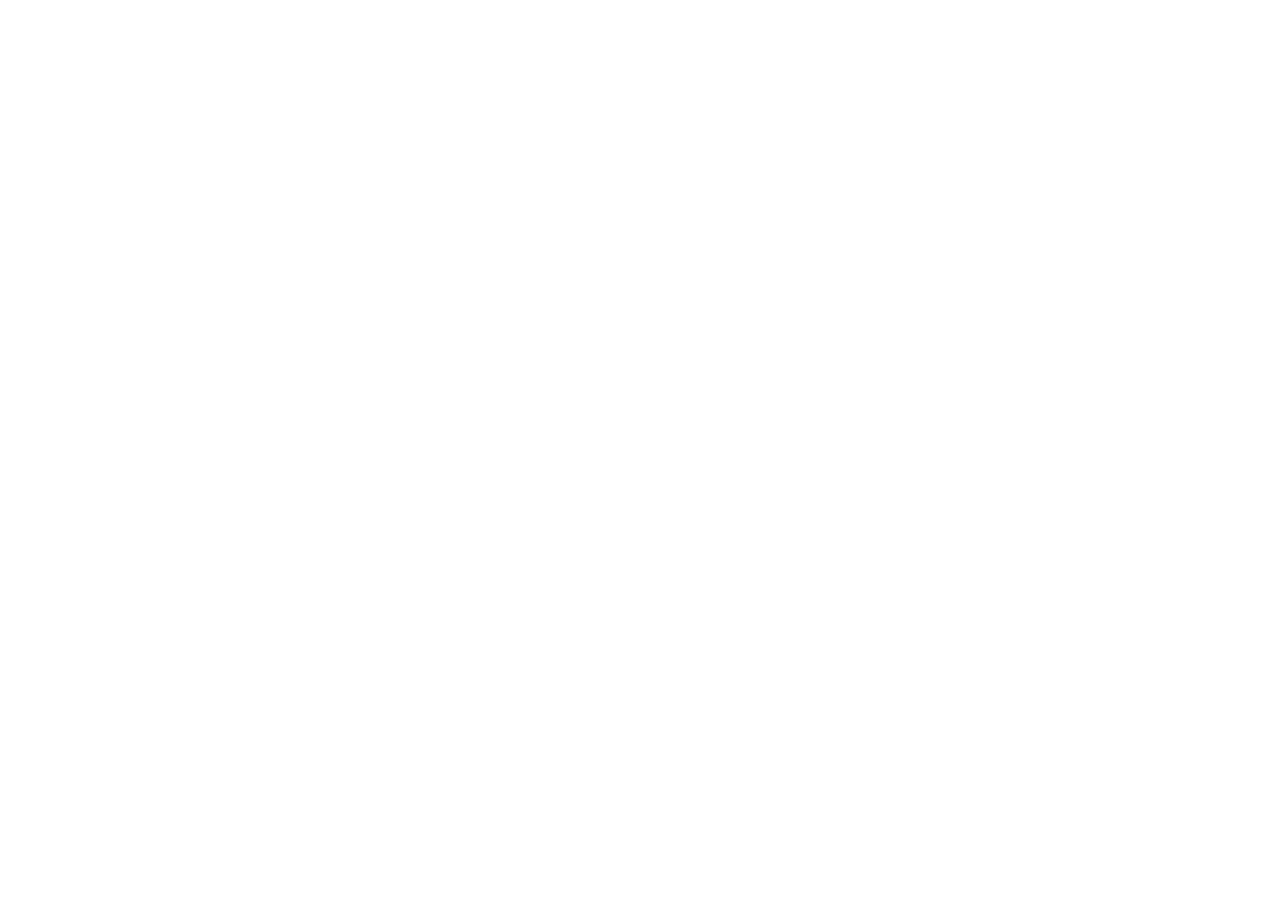
==== final/index.html @ f0bc8523 "setting for final project" ====
<!doctype html>
<html lang="en">
<head>
    <meta charset="UTF-8">
    <meta name="viewport"
          content="width=device-width, initial-scale=1.0">
    <title>Final Project</title>
    <link href="https://fonts.googleapis.com/css2?family=DM+Sans:wght@400;700&display=swap" rel="stylesheet">
    <link rel="stylesheet" href="./grid.min.css">
    <link rel="stylesheet" href="./style.css">
</head>
<body>
    <div class="container">
        <div class="row">
            <div class="col-12">
            </div>
        </div>
    </div>
</body>
</html>
---- final/grid.min.css ----
.sr-only{position:absolute;width:1px;height:1px;padding:0;margin:-1px;overflow:hidden;clip:rect(0, 0, 0, 0);white-space:nowrap;border:0}.sr-only-focusable:active,.sr-only-focusable:focus{position:static;width:auto;height:auto;overflow:visible;clip:auto;white-space:normal}/*!
 * Bootstrap Grid v4.4.1 (https://getbootstrap.com/)
 * Copyright 2011-2019 The Bootstrap Authors
 * Copyright 2011-2019 Twitter, Inc.
 * Licensed under MIT (https://github.com/twbs/bootstrap/blob/master/LICENSE)
 */html{-webkit-box-sizing:border-box;box-sizing:border-box;-ms-overflow-style:scrollbar}*,*::before,*::after{-webkit-box-sizing:inherit;box-sizing:inherit}.container{width:100%;padding-right:15px;padding-left:15px;margin-right:auto;margin-left:auto}@media (min-width: 576px){.container{max-width:540px}}@media (min-width: 768px){.container{max-width:720px}}@media (min-width: 992px){.container{max-width:960px}}@media (min-width: 1200px){.container{max-width:1140px}}.container-fluid,.container-sm,.container-md,.container-lg,.container-xl{width:100%;padding-right:15px;padding-left:15px;margin-right:auto;margin-left:auto}@media (min-width: 576px){.container,.container-sm{max-width:540px}}@media (min-width: 768px){.container,.container-sm,.container-md{max-width:720px}}@media (min-width: 992px){.container,.container-sm,.container-md,.container-lg{max-width:960px}}@media (min-width: 1200px){.container,.container-sm,.container-md,.container-lg,.container-xl{max-width:1140px}}.row{display:-webkit-box;display:-ms-flexbox;display:flex;-ms-flex-wrap:wrap;flex-wrap:wrap;margin-right:-15px;margin-left:-15px}.no-gutters{margin-right:0;margin-left:0}.no-gutters>.col,.no-gutters>[class*="col-"]{padding-right:0;padding-left:0}.col-1,.col-2,.col-3,.col-4,.col-5,.col-6,.col-7,.col-8,.col-9,.col-10,.col-11,.col-12,.col,.col-auto,.col-sm-1,.col-sm-2,.col-sm-3,.col-sm-4,.col-sm-5,.col-sm-6,.col-sm-7,.col-sm-8,.col-sm-9,.col-sm-10,.col-sm-11,.col-sm-12,.col-sm,.col-sm-auto,.col-md-1,.col-md-2,.col-md-3,.col-md-4,.col-md-5,.col-md-6,.col-md-7,.col-md-8,.col-md-9,.col-md-10,.col-md-11,.col-md-12,.col-md,.col-md-auto,.col-lg-1,.col-lg-2,.col-lg-3,.col-lg-4,.col-lg-5,.col-lg-6,.col-lg-7,.col-lg-8,.col-lg-9,.col-lg-10,.col-lg-11,.col-lg-12,.col-lg,.col-lg-auto,.col-xl-1,.col-xl-2,.col-xl-3,.col-xl-4,.col-xl-5,.col-xl-6,.col-xl-7,.col-xl-8,.col-xl-9,.col-xl-10,.col-xl-11,.col-xl-12,.col-xl,.col-xl-auto{position:relative;width:100%;padding-right:15px;padding-left:15px}.col{-ms-flex-preferred-size:0;flex-basis:0;-webkit-box-flex:1;-ms-flex-positive:1;flex-grow:1;max-width:100%}.row-cols-1>*{-webkit-box-flex:0;-ms-flex:0 0 100%;flex:0 0 100%;max-width:100%}.row-cols-2>*{-webkit-box-flex:0;-ms-flex:0 0 50%;flex:0 0 50%;max-width:50%}.row-cols-3>*{-webkit-box-flex:0;-ms-flex:0 0 33.3333333333%;flex:0 0 33.3333333333%;max-width:33.3333333333%}.row-cols-4>*{-webkit-box-flex:0;-ms-flex:0 0 25%;flex:0 0 25%;max-width:25%}.row-cols-5>*{-webkit-box-flex:0;-ms-flex:0 0 20%;flex:0 0 20%;max-width:20%}.row-cols-6>*{-webkit-box-flex:0;-ms-flex:0 0 16.6666666667%;flex:0 0 16.6666666667%;max-width:16.6666666667%}.col-auto{-webkit-box-flex:0;-ms-flex:0 0 auto;flex:0 0 auto;width:auto;max-width:100%}.col-1{-webkit-box-flex:0;-ms-flex:0 0 8.3333333333%;flex:0 0 8.3333333333%;max-width:8.3333333333%}.col-2{-webkit-box-flex:0;-ms-flex:0 0 16.6666666667%;flex:0 0 16.6666666667%;max-width:16.6666666667%}.col-3{-webkit-box-flex:0;-ms-flex:0 0 25%;flex:0 0 25%;max-width:25%}.col-4{-webkit-box-flex:0;-ms-flex:0 0 33.3333333333%;flex:0 0 33.3333333333%;max-width:33.3333333333%}.col-5{-webkit-box-flex:0;-ms-flex:0 0 41.6666666667%;flex:0 0 41.6666666667%;max-width:41.6666666667%}.col-6{-webkit-box-flex:0;-ms-flex:0 0 50%;flex:0 0 50%;max-width:50%}.col-7{-webkit-box-flex:0;-ms-flex:0 0 58.3333333333%;flex:0 0 58.3333333333%;max-width:58.3333333333%}.col-8{-webkit-box-flex:0;-ms-flex:0 0 66.6666666667%;flex:0 0 66.6666666667%;max-width:66.6666666667%}.col-9{-webkit-box-flex:0;-ms-flex:0 0 75%;flex:0 0 75%;max-width:75%}.col-10{-webkit-box-flex:0;-ms-flex:0 0 83.3333333333%;flex:0 0 83.3333333333%;max-width:83.3333333333%}.col-11{-webkit-box-flex:0;-ms-flex:0 0 91.6666666667%;flex:0 0 91.6666666667%;max-width:91.6666666667%}.col-12{-webkit-box-flex:0;-ms-flex:0 0 100%;flex:0 0 100%;max-width:100%}.order-first{-webkit-box-ordinal-group:0;-ms-flex-order:-1;order:-1}.order-last{-webkit-box-ordinal-group:14;-ms-flex-order:13;order:13}.order-0{-webkit-box-ordinal-group:1;-ms-flex-order:0;order:0}.order-1{-webkit-box-ordinal-group:2;-ms-flex-order:1;order:1}.order-2{-webkit-box-ordinal-group:3;-ms-flex-order:2;order:2}.order-3{-webkit-box-ordinal-group:4;-ms-flex-order:3;order:3}.order-4{-webkit-box-ordinal-group:5;-ms-flex-order:4;order:4}.order-5{-webkit-box-ordinal-group:6;-ms-flex-order:5;order:5}.order-6{-webkit-box-ordinal-group:7;-ms-flex-order:6;order:6}.order-7{-webkit-box-ordinal-group:8;-ms-flex-order:7;order:7}.order-8{-webkit-box-ordinal-group:9;-ms-flex-order:8;order:8}.order-9{-webkit-box-ordinal-group:10;-ms-flex-order:9;order:9}.order-10{-webkit-box-ordinal-group:11;-ms-flex-order:10;order:10}.order-11{-webkit-box-ordinal-group:12;-ms-flex-order:11;order:11}.order-12{-webkit-box-ordinal-group:13;-ms-flex-order:12;order:12}.offset-1{margin-left:8.3333333333%}.offset-2{margin-left:16.6666666667%}.offset-3{margin-left:25%}.offset-4{margin-left:33.3333333333%}.offset-5{margin-left:41.6666666667%}.offset-6{margin-left:50%}.offset-7{margin-left:58.3333333333%}.offset-8{margin-left:66.6666666667%}.offset-9{margin-left:75%}.offset-10{margin-left:83.3333333333%}.offset-11{margin-left:91.6666666667%}@media (min-width: 576px){.col-sm{-ms-flex-preferred-size:0;flex-basis:0;-webkit-box-flex:1;-ms-flex-positive:1;flex-grow:1;max-width:100%}.row-cols-sm-1>*{-webkit-box-flex:0;-ms-flex:0 0 100%;flex:0 0 100%;max-width:100%}.row-cols-sm-2>*{-webkit-box-flex:0;-ms-flex:0 0 50%;flex:0 0 50%;max-width:50%}.row-cols-sm-3>*{-webkit-box-flex:0;-ms-flex:0 0 33.3333333333%;flex:0 0 33.3333333333%;max-width:33.3333333333%}.row-cols-sm-4>*{-webkit-box-flex:0;-ms-flex:0 0 25%;flex:0 0 25%;max-width:25%}.row-cols-sm-5>*{-webkit-box-flex:0;-ms-flex:0 0 20%;flex:0 0 20%;max-width:20%}.row-cols-sm-6>*{-webkit-box-flex:0;-ms-flex:0 0 16.6666666667%;flex:0 0 16.6666666667%;max-width:16.6666666667%}.col-sm-auto{-webkit-box-flex:0;-ms-flex:0 0 auto;flex:0 0 auto;width:auto;max-width:100%}.col-sm-1{-webkit-box-flex:0;-ms-flex:0 0 8.3333333333%;flex:0 0 8.3333333333%;max-width:8.3333333333%}.col-sm-2{-webkit-box-flex:0;-ms-flex:0 0 16.6666666667%;flex:0 0 16.6666666667%;max-width:16.6666666667%}.col-sm-3{-webkit-box-flex:0;-ms-flex:0 0 25%;flex:0 0 25%;max-width:25%}.col-sm-4{-webkit-box-flex:0;-ms-flex:0 0 33.3333333333%;flex:0 0 33.3333333333%;max-width:33.3333333333%}.col-sm-5{-webkit-box-flex:0;-ms-flex:0 0 41.6666666667%;flex:0 0 41.6666666667%;max-width:41.6666666667%}.col-sm-6{-webkit-box-flex:0;-ms-flex:0 0 50%;flex:0 0 50%;max-width:50%}.col-sm-7{-webkit-box-flex:0;-ms-flex:0 0 58.3333333333%;flex:0 0 58.3333333333%;max-width:58.3333333333%}.col-sm-8{-webkit-box-flex:0;-ms-flex:0 0 66.6666666667%;flex:0 0 66.6666666667%;max-width:66.6666666667%}.col-sm-9{-webkit-box-flex:0;-ms-flex:0 0 75%;flex:0 0 75%;max-width:75%}.col-sm-10{-webkit-box-flex:0;-ms-flex:0 0 83.3333333333%;flex:0 0 83.3333333333%;max-width:83.3333333333%}.col-sm-11{-webkit-box-flex:0;-ms-flex:0 0 91.6666666667%;flex:0 0 91.6666666667%;max-width:91.6666666667%}.col-sm-12{-webkit-box-flex:0;-ms-flex:0 0 100%;flex:0 0 100%;max-width:100%}.order-sm-first{-webkit-box-ordinal-group:0;-ms-flex-order:-1;order:-1}.order-sm-last{-webkit-box-ordinal-group:14;-ms-flex-order:13;order:13}.order-sm-0{-webkit-box-ordinal-group:1;-ms-flex-order:0;order:0}.order-sm-1{-webkit-box-ordinal-group:2;-ms-flex-order:1;order:1}.order-sm-2{-webkit-box-ordinal-group:3;-ms-flex-order:2;order:2}.order-sm-3{-webkit-box-ordinal-group:4;-ms-flex-order:3;order:3}.order-sm-4{-webkit-box-ordinal-group:5;-ms-flex-order:4;order:4}.order-sm-5{-webkit-box-ordinal-group:6;-ms-flex-order:5;order:5}.order-sm-6{-webkit-box-ordinal-group:7;-ms-flex-order:6;order:6}.order-sm-7{-webkit-box-ordinal-group:8;-ms-flex-order:7;order:7}.order-sm-8{-webkit-box-ordinal-group:9;-ms-flex-order:8;order:8}.order-sm-9{-webkit-box-ordinal-group:10;-ms-flex-order:9;order:9}.order-sm-10{-webkit-box-ordinal-group:11;-ms-flex-order:10;order:10}.order-sm-11{-webkit-box-ordinal-group:12;-ms-flex-order:11;order:11}.order-sm-12{-webkit-box-ordinal-group:13;-ms-flex-order:12;order:12}.offset-sm-0{margin-left:0}.offset-sm-1{margin-left:8.3333333333%}.offset-sm-2{margin-left:16.6666666667%}.offset-sm-3{margin-left:25%}.offset-sm-4{margin-left:33.3333333333%}.offset-sm-5{margin-left:41.6666666667%}.offset-sm-6{margin-left:50%}.offset-sm-7{margin-left:58.3333333333%}.offset-sm-8{margin-left:66.6666666667%}.offset-sm-9{margin-left:75%}.offset-sm-10{margin-left:83.3333333333%}.offset-sm-11{margin-left:91.6666666667%}}@media (min-width: 768px){.col-md{-ms-flex-preferred-size:0;flex-basis:0;-webkit-box-flex:1;-ms-flex-positive:1;flex-grow:1;max-width:100%}.row-cols-md-1>*{-webkit-box-flex:0;-ms-flex:0 0 100%;flex:0 0 100%;max-width:100%}.row-cols-md-2>*{-webkit-box-flex:0;-ms-flex:0 0 50%;flex:0 0 50%;max-width:50%}.row-cols-md-3>*{-webkit-box-flex:0;-ms-flex:0 0 33.3333333333%;flex:0 0 33.3333333333%;max-width:33.3333333333%}.row-cols-md-4>*{-webkit-box-flex:0;-ms-flex:0 0 25%;flex:0 0 25%;max-width:25%}.row-cols-md-5>*{-webkit-box-flex:0;-ms-flex:0 0 20%;flex:0 0 20%;max-width:20%}.row-cols-md-6>*{-webkit-box-flex:0;-ms-flex:0 0 16.6666666667%;flex:0 0 16.6666666667%;max-width:16.6666666667%}.col-md-auto{-webkit-box-flex:0;-ms-flex:0 0 auto;flex:0 0 auto;width:auto;max-width:100%}.col-md-1{-webkit-box-flex:0;-ms-flex:0 0 8.3333333333%;flex:0 0 8.3333333333%;max-width:8.3333333333%}.col-md-2{-webkit-box-flex:0;-ms-flex:0 0 16.6666666667%;flex:0 0 16.6666666667%;max-width:16.6666666667%}.col-md-3{-webkit-box-flex:0;-ms-flex:0 0 25%;flex:0 0 25%;max-width:25%}.col-md-4{-webkit-box-flex:0;-ms-flex:0 0 33.3333333333%;flex:0 0 33.3333333333%;max-width:33.3333333333%}.col-md-5{-webkit-box-flex:0;-ms-flex:0 0 41.6666666667%;flex:0 0 41.6666666667%;max-width:41.6666666667%}.col-md-6{-webkit-box-flex:0;-ms-flex:0 0 50%;flex:0 0 50%;max-width:50%}.col-md-7{-webkit-box-flex:0;-ms-flex:0 0 58.3333333333%;flex:0 0 58.3333333333%;max-width:58.3333333333%}.col-md-8{-webkit-box-flex:0;-ms-flex:0 0 66.6666666667%;flex:0 0 66.6666666667%;max-width:66.6666666667%}.col-md-9{-webkit-box-flex:0;-ms-flex:0 0 75%;flex:0 0 75%;max-width:75%}.col-md-10{-webkit-box-flex:0;-ms-flex:0 0 83.3333333333%;flex:0 0 83.3333333333%;max-width:83.3333333333%}.col-md-11{-webkit-box-flex:0;-ms-flex:0 0 91.6666666667%;flex:0 0 91.6666666667%;max-width:91.6666666667%}.col-md-12{-webkit-box-flex:0;-ms-flex:0 0 100%;flex:0 0 100%;max-width:100%}.order-md-first{-webkit-box-ordinal-group:0;-ms-flex-order:-1;order:-1}.order-md-last{-webkit-box-ordinal-group:14;-ms-flex-order:13;order:13}.order-md-0{-webkit-box-ordinal-group:1;-ms-flex-order:0;order:0}.order-md-1{-webkit-box-ordinal-group:2;-ms-flex-order:1;order:1}.order-md-2{-webkit-box-ordinal-group:3;-ms-flex-order:2;order:2}.order-md-3{-webkit-box-ordinal-group:4;-ms-flex-order:3;order:3}.order-md-4{-webkit-box-ordinal-group:5;-ms-flex-order:4;order:4}.order-md-5{-webkit-box-ordinal-group:6;-ms-flex-order:5;order:5}.order-md-6{-webkit-box-ordinal-group:7;-ms-flex-order:6;order:6}.order-md-7{-webkit-box-ordinal-group:8;-ms-flex-order:7;order:7}.order-md-8{-webkit-box-ordinal-group:9;-ms-flex-order:8;order:8}.order-md-9{-webkit-box-ordinal-group:10;-ms-flex-order:9;order:9}.order-md-10{-webkit-box-ordinal-group:11;-ms-flex-order:10;order:10}.order-md-11{-webkit-box-ordinal-group:12;-ms-flex-order:11;order:11}.order-md-12{-webkit-box-ordinal-group:13;-ms-flex-order:12;order:12}.offset-md-0{margin-left:0}.offset-md-1{margin-left:8.3333333333%}.offset-md-2{margin-left:16.6666666667%}.offset-md-3{margin-left:25%}.offset-md-4{margin-left:33.3333333333%}.offset-md-5{margin-left:41.6666666667%}.offset-md-6{margin-left:50%}.offset-md-7{margin-left:58.3333333333%}.offset-md-8{margin-left:66.6666666667%}.offset-md-9{margin-left:75%}.offset-md-10{margin-left:83.3333333333%}.offset-md-11{margin-left:91.6666666667%}}@media (min-width: 992px){.col-lg{-ms-flex-preferred-size:0;flex-basis:0;-webkit-box-flex:1;-ms-flex-positive:1;flex-grow:1;max-width:100%}.row-cols-lg-1>*{-webkit-box-flex:0;-ms-flex:0 0 100%;flex:0 0 100%;max-width:100%}.row-cols-lg-2>*{-webkit-box-flex:0;-ms-flex:0 0 50%;flex:0 0 50%;max-width:50%}.row-cols-lg-3>*{-webkit-box-flex:0;-ms-flex:0 0 33.3333333333%;flex:0 0 33.3333333333%;max-width:33.3333333333%}.row-cols-lg-4>*{-webkit-box-flex:0;-ms-flex:0 0 25%;flex:0 0 25%;max-width:25%}.row-cols-lg-5>*{-webkit-box-flex:0;-ms-flex:0 0 20%;flex:0 0 20%;max-width:20%}.row-cols-lg-6>*{-webkit-box-flex:0;-ms-flex:0 0 16.6666666667%;flex:0 0 16.6666666667%;max-width:16.6666666667%}.col-lg-auto{-webkit-box-flex:0;-ms-flex:0 0 auto;flex:0 0 auto;width:auto;max-width:100%}.col-lg-1{-webkit-box-flex:0;-ms-flex:0 0 8.3333333333%;flex:0 0 8.3333333333%;max-width:8.3333333333%}.col-lg-2{-webkit-box-flex:0;-ms-flex:0 0 16.6666666667%;flex:0 0 16.6666666667%;max-width:16.6666666667%}.col-lg-3{-webkit-box-flex:0;-ms-flex:0 0 25%;flex:0 0 25%;max-width:25%}.col-lg-4{-webkit-box-flex:0;-ms-flex:0 0 33.3333333333%;flex:0 0 33.3333333333%;max-width:33.3333333333%}.col-lg-5{-webkit-box-flex:0;-ms-flex:0 0 41.6666666667%;flex:0 0 41.6666666667%;max-width:41.6666666667%}.col-lg-6{-webkit-box-flex:0;-ms-flex:0 0 50%;flex:0 0 50%;max-width:50%}.col-lg-7{-webkit-box-flex:0;-ms-flex:0 0 58.3333333333%;flex:0 0 58.3333333333%;max-width:58.3333333333%}.col-lg-8{-webkit-box-flex:0;-ms-flex:0 0 66.6666666667%;flex:0 0 66.6666666667%;max-width:66.6666666667%}.col-lg-9{-webkit-box-flex:0;-ms-flex:0 0 75%;flex:0 0 75%;max-width:75%}.col-lg-10{-webkit-box-flex:0;-ms-flex:0 0 83.3333333333%;flex:0 0 83.3333333333%;max-width:83.3333333333%}.col-lg-11{-webkit-box-flex:0;-ms-flex:0 0 91.6666666667%;flex:0 0 91.6666666667%;max-width:91.6666666667%}.col-lg-12{-webkit-box-flex:0;-ms-flex:0 0 100%;flex:0 0 100%;max-width:100%}.order-lg-first{-webkit-box-ordinal-group:0;-ms-flex-order:-1;order:-1}.order-lg-last{-webkit-box-ordinal-group:14;-ms-flex-order:13;order:13}.order-lg-0{-webkit-box-ordinal-group:1;-ms-flex-order:0;order:0}.order-lg-1{-webkit-box-ordinal-group:2;-ms-flex-order:1;order:1}.order-lg-2{-webkit-box-ordinal-group:3;-ms-flex-order:2;order:2}.order-lg-3{-webkit-box-ordinal-group:4;-ms-flex-order:3;order:3}.order-lg-4{-webkit-box-ordinal-group:5;-ms-flex-order:4;order:4}.order-lg-5{-webkit-box-ordinal-group:6;-ms-flex-order:5;order:5}.order-lg-6{-webkit-box-ordinal-group:7;-ms-flex-order:6;order:6}.order-lg-7{-webkit-box-ordinal-group:8;-ms-flex-order:7;order:7}.order-lg-8{-webkit-box-ordinal-group:9;-ms-flex-order:8;order:8}.order-lg-9{-webkit-box-ordinal-group:10;-ms-flex-order:9;order:9}.order-lg-10{-webkit-box-ordinal-group:11;-ms-flex-order:10;order:10}.order-lg-11{-webkit-box-ordinal-group:12;-ms-flex-order:11;order:11}.order-lg-12{-webkit-box-ordinal-group:13;-ms-flex-order:12;order:12}.offset-lg-0{margin-left:0}.offset-lg-1{margin-left:8.3333333333%}.offset-lg-2{margin-left:16.6666666667%}.offset-lg-3{margin-left:25%}.offset-lg-4{margin-left:33.3333333333%}.offset-lg-5{margin-left:41.6666666667%}.offset-lg-6{margin-left:50%}.offset-lg-7{margin-left:58.3333333333%}.offset-lg-8{margin-left:66.6666666667%}.offset-lg-9{margin-left:75%}.offset-lg-10{margin-left:83.3333333333%}.offset-lg-11{margin-left:91.6666666667%}}@media (min-width: 1200px){.col-xl{-ms-flex-preferred-size:0;flex-basis:0;-webkit-box-flex:1;-ms-flex-positive:1;flex-grow:1;max-width:100%}.row-cols-xl-1>*{-webkit-box-flex:0;-ms-flex:0 0 100%;flex:0 0 100%;max-width:100%}.row-cols-xl-2>*{-webkit-box-flex:0;-ms-flex:0 0 50%;flex:0 0 50%;max-width:50%}.row-cols-xl-3>*{-webkit-box-flex:0;-ms-flex:0 0 33.3333333333%;flex:0 0 33.3333333333%;max-width:33.3333333333%}.row-cols-xl-4>*{-webkit-box-flex:0;-ms-flex:0 0 25%;flex:0 0 25%;max-width:25%}.row-cols-xl-5>*{-webkit-box-flex:0;-ms-flex:0 0 20%;flex:0 0 20%;max-width:20%}.row-cols-xl-6>*{-webkit-box-flex:0;-ms-flex:0 0 16.6666666667%;flex:0 0 16.6666666667%;max-width:16.6666666667%}.col-xl-auto{-webkit-box-flex:0;-ms-flex:0 0 auto;flex:0 0 auto;width:auto;max-width:100%}.col-xl-1{-webkit-box-flex:0;-ms-flex:0 0 8.3333333333%;flex:0 0 8.3333333333%;max-width:8.3333333333%}.col-xl-2{-webkit-box-flex:0;-ms-flex:0 0 16.6666666667%;flex:0 0 16.6666666667%;max-width:16.6666666667%}.col-xl-3{-webkit-box-flex:0;-ms-flex:0 0 25%;flex:0 0 25%;max-width:25%}.col-xl-4{-webkit-box-flex:0;-ms-flex:0 0 33.3333333333%;flex:0 0 33.3333333333%;max-width:33.3333333333%}.col-xl-5{-webkit-box-flex:0;-ms-flex:0 0 41.6666666667%;flex:0 0 41.6666666667%;max-width:41.6666666667%}.col-xl-6{-webkit-box-flex:0;-ms-flex:0 0 50%;flex:0 0 50%;max-width:50%}.col-xl-7{-webkit-box-flex:0;-ms-flex:0 0 58.3333333333%;flex:0 0 58.3333333333%;max-width:58.3333333333%}.col-xl-8{-webkit-box-flex:0;-ms-flex:0 0 66.6666666667%;flex:0 0 66.6666666667%;max-width:66.6666666667%}.col-xl-9{-webkit-box-flex:0;-ms-flex:0 0 75%;flex:0 0 75%;max-width:75%}.col-xl-10{-webkit-box-flex:0;-ms-flex:0 0 83.3333333333%;flex:0 0 83.3333333333%;max-width:83.3333333333%}.col-xl-11{-webkit-box-flex:0;-ms-flex:0 0 91.6666666667%;flex:0 0 91.6666666667%;max-width:91.6666666667%}.col-xl-12{-webkit-box-flex:0;-ms-flex:0 0 100%;flex:0 0 100%;max-width:100%}.order-xl-first{-webkit-box-ordinal-group:0;-ms-flex-order:-1;order:-1}.order-xl-last{-webkit-box-ordinal-group:14;-ms-flex-order:13;order:13}.order-xl-0{-webkit-box-ordinal-group:1;-ms-flex-order:0;order:0}.order-xl-1{-webkit-box-ordinal-group:2;-ms-flex-order:1;order:1}.order-xl-2{-webkit-box-ordinal-group:3;-ms-flex-order:2;order:2}.order-xl-3{-webkit-box-ordinal-group:4;-ms-flex-order:3;order:3}.order-xl-4{-webkit-box-ordinal-group:5;-ms-flex-order:4;order:4}.order-xl-5{-webkit-box-ordinal-group:6;-ms-flex-order:5;order:5}.order-xl-6{-webkit-box-ordinal-group:7;-ms-flex-order:6;order:6}.order-xl-7{-webkit-box-ordinal-group:8;-ms-flex-order:7;order:7}.order-xl-8{-webkit-box-ordinal-group:9;-ms-flex-order:8;order:8}.order-xl-9{-webkit-box-ordinal-group:10;-ms-flex-order:9;order:9}.order-xl-10{-webkit-box-ordinal-group:11;-ms-flex-order:10;order:10}.order-xl-11{-webkit-box-ordinal-group:12;-ms-flex-order:11;order:11}.order-xl-12{-webkit-box-ordinal-group:13;-ms-flex-order:12;order:12}.offset-xl-0{margin-left:0}.offset-xl-1{margin-left:8.3333333333%}.offset-xl-2{margin-left:16.6666666667%}.offset-xl-3{margin-left:25%}.offset-xl-4{margin-left:33.3333333333%}.offset-xl-5{margin-left:41.6666666667%}.offset-xl-6{margin-left:50%}.offset-xl-7{margin-left:58.3333333333%}.offset-xl-8{margin-left:66.6666666667%}.offset-xl-9{margin-left:75%}.offset-xl-10{margin-left:83.3333333333%}.offset-xl-11{margin-left:91.6666666667%}}.d-none{display:none !important}.d-inline{display:inline !important}.d-inline-block{display:inline-block !important}.d-block{display:block !important}.d-table{display:table !important}.d-table-row{display:table-row !important}.d-table-cell{display:table-cell !important}.d-flex{display:-webkit-box !important;display:-ms-flexbox !important;display:flex !important}.d-inline-flex{display:-webkit-inline-box !important;display:-ms-inline-flexbox !important;display:inline-flex !important}@media (min-width: 576px){.d-sm-none{display:none !important}.d-sm-inline{display:inline !important}.d-sm-inline-block{display:inline-block !important}.d-sm-block{display:block !important}.d-sm-table{display:table !important}.d-sm-table-row{display:table-row !important}.d-sm-table-cell{display:table-cell !important}.d-sm-flex{display:-webkit-box !important;display:-ms-flexbox !important;display:flex !important}.d-sm-inline-flex{display:-webkit-inline-box !important;display:-ms-inline-flexbox !important;display:inline-flex !important}}@media (min-width: 768px){.d-md-none{display:none !important}.d-md-inline{display:inline !important}.d-md-inline-block{display:inline-block !important}.d-md-block{display:block !important}.d-md-table{display:table !important}.d-md-table-row{display:table-row !important}.d-md-table-cell{display:table-cell !important}.d-md-flex{display:-webkit-box !important;display:-ms-flexbox !important;display:flex !important}.d-md-inline-flex{display:-webkit-inline-box !important;display:-ms-inline-flexbox !important;display:inline-flex !important}}@media (min-width: 992px){.d-lg-none{display:none !important}.d-lg-inline{display:inline !important}.d-lg-inline-block{display:inline-block !important}.d-lg-block{display:block !important}.d-lg-table{display:table !important}.d-lg-table-row{display:table-row !important}.d-lg-table-cell{display:table-cell !important}.d-lg-flex{display:-webkit-box !important;display:-ms-flexbox !important;display:flex !important}.d-lg-inline-flex{display:-webkit-inline-box !important;display:-ms-inline-flexbox !important;display:inline-flex !important}}@media (min-width: 1200px){.d-xl-none{display:none !important}.d-xl-inline{display:inline !important}.d-xl-inline-block{display:inline-block !important}.d-xl-block{display:block !important}.d-xl-table{display:table !important}.d-xl-table-row{display:table-row !important}.d-xl-table-cell{display:table-cell !important}.d-xl-flex{display:-webkit-box !important;display:-ms-flexbox !important;display:flex !important}.d-xl-inline-flex{display:-webkit-inline-box !important;display:-ms-inline-flexbox !important;display:inline-flex !important}}@media print{.d-print-none{display:none !important}.d-print-inline{display:inline !important}.d-print-inline-block{display:inline-block !important}.d-print-block{display:block !important}.d-print-table{display:table !important}.d-print-table-row{display:table-row !important}.d-print-table-cell{display:table-cell !important}.d-print-flex{display:-webkit-box !important;display:-ms-flexbox !important;display:flex !important}.d-print-inline-flex{display:-webkit-inline-box !important;display:-ms-inline-flexbox !important;display:inline-flex !important}}.flex-row{-webkit-box-orient:horizontal !important;-webkit-box-direction:normal !important;-ms-flex-direction:row !important;flex-direction:row !important}.flex-column{-webkit-box-orient:vertical !important;-webkit-box-direction:normal !important;-ms-flex-direction:column !important;flex-direction:column !important}.flex-row-reverse{-webkit-box-orient:horizontal !important;-webkit-box-direction:reverse !important;-ms-flex-direction:row-reverse !important;flex-direction:row-reverse !important}.flex-column-reverse{-webkit-box-orient:vertical !important;-webkit-box-direction:reverse !important;-ms-flex-direction:column-reverse !important;flex-direction:column-reverse !important}.flex-wrap{-ms-flex-wrap:wrap !important;flex-wrap:wrap !important}.flex-nowrap{-ms-flex-wrap:nowrap !important;flex-wrap:nowrap !important}.flex-wrap-reverse{-ms-flex-wrap:wrap-reverse !important;flex-wrap:wrap-reverse !important}.flex-fill{-webkit-box-flex:1 !important;-ms-flex:1 1 auto !important;flex:1 1 auto !important}.flex-grow-0{-webkit-box-flex:0 !important;-ms-flex-positive:0 !important;flex-grow:0 !important}.flex-grow-1{-webkit-box-flex:1 !important;-ms-flex-positive:1 !important;flex-grow:1 !important}.flex-shrink-0{-ms-flex-negative:0 !important;flex-shrink:0 !important}.flex-shrink-1{-ms-flex-negative:1 !important;flex-shrink:1 !important}.justify-content-start{-webkit-box-pack:start !important;-ms-flex-pack:start !important;justify-content:flex-start !important}.justify-content-end{-webkit-box-pack:end !important;-ms-flex-pack:end !important;justify-content:flex-end !important}.justify-content-center{-webkit-box-pack:center !important;-ms-flex-pack:center !important;justify-content:center !important}.justify-content-between{-webkit-box-pack:justify !important;-ms-flex-pack:justify !important;justify-content:space-between !important}.justify-content-around{-ms-flex-pack:distribute !important;justify-content:space-around !important}.align-items-start{-webkit-box-align:start !important;-ms-flex-align:start !important;align-items:flex-start !important}.align-items-end{-webkit-box-align:end !important;-ms-flex-align:end !important;align-items:flex-end !important}.align-items-center{-webkit-box-align:center !important;-ms-flex-align:center !important;align-items:center !important}.align-items-baseline{-webkit-box-align:baseline !important;-ms-flex-align:baseline !important;align-items:baseline !important}.align-items-stretch{-webkit-box-align:stretch !important;-ms-flex-align:stretch !important;align-items:stretch !important}.align-content-start{-ms-flex-line-pack:start !important;align-content:flex-start !important}.align-content-end{-ms-flex-line-pack:end !important;align-content:flex-end !important}.align-content-center{-ms-flex-line-pack:center !important;align-content:center !important}.align-content-between{-ms-flex-line-pack:justify !important;align-content:space-between !important}.align-content-around{-ms-flex-line-pack:distribute !important;align-content:space-around !important}.align-content-stretch{-ms-flex-line-pack:stretch !important;align-content:stretch !important}.align-self-auto{-ms-flex-item-align:auto !important;align-self:auto !important}.align-self-start{-ms-flex-item-align:start !important;align-self:flex-start !important}.align-self-end{-ms-flex-item-align:end !important;align-self:flex-end !important}.align-self-center{-ms-flex-item-align:center !important;align-self:center !important}.align-self-baseline{-ms-flex-item-align:baseline !important;align-self:baseline !important}.align-self-stretch{-ms-flex-item-align:stretch !important;align-self:stretch !important}@media (min-width: 576px){.flex-sm-row{-webkit-box-orient:horizontal !important;-webkit-box-direction:normal !important;-ms-flex-direction:row !important;flex-direction:row !important}.flex-sm-column{-webkit-box-orient:vertical !important;-webkit-box-direction:normal !important;-ms-flex-direction:column !important;flex-direction:column !important}.flex-sm-row-reverse{-webkit-box-orient:horizontal !important;-webkit-box-direction:reverse !important;-ms-flex-direction:row-reverse !important;flex-direction:row-reverse !important}.flex-sm-column-reverse{-webkit-box-orient:vertical !important;-webkit-box-direction:reverse !important;-ms-flex-direction:column-reverse !important;flex-direction:column-reverse !important}.flex-sm-wrap{-ms-flex-wrap:wrap !important;flex-wrap:wrap !important}.flex-sm-nowrap{-ms-flex-wrap:nowrap !important;flex-wrap:nowrap !important}.flex-sm-wrap-reverse{-ms-flex-wrap:wrap-reverse !important;flex-wrap:wrap-reverse !important}.flex-sm-fill{-webkit-box-flex:1 !important;-ms-flex:1 1 auto !important;flex:1 1 auto !important}.flex-sm-grow-0{-webkit-box-flex:0 !important;-ms-flex-positive:0 !important;flex-grow:0 !important}.flex-sm-grow-1{-webkit-box-flex:1 !important;-ms-flex-positive:1 !important;flex-grow:1 !important}.flex-sm-shrink-0{-ms-flex-negative:0 !important;flex-shrink:0 !important}.flex-sm-shrink-1{-ms-flex-negative:1 !important;flex-shrink:1 !important}.justify-content-sm-start{-webkit-box-pack:start !important;-ms-flex-pack:start !important;justify-content:flex-start !important}.justify-content-sm-end{-webkit-box-pack:end !important;-ms-flex-pack:end !important;justify-content:flex-end !important}.justify-content-sm-center{-webkit-box-pack:center !important;-ms-flex-pack:center !important;justify-content:center !important}.justify-content-sm-between{-webkit-box-pack:justify !important;-ms-flex-pack:justify !important;justify-content:space-between !important}.justify-content-sm-around{-ms-flex-pack:distribute !important;justify-content:space-around !important}.align-items-sm-start{-webkit-box-align:start !important;-ms-flex-align:start !important;align-items:flex-start !important}.align-items-sm-end{-webkit-box-align:end !important;-ms-flex-align:end !important;align-items:flex-end !important}.align-items-sm-center{-webkit-box-align:center !important;-ms-flex-align:center !important;align-items:center !important}.align-items-sm-baseline{-webkit-box-align:baseline !important;-ms-flex-align:baseline !important;align-items:baseline !important}.align-items-sm-stretch{-webkit-box-align:stretch !important;-ms-flex-align:stretch !important;align-items:stretch !important}.align-content-sm-start{-ms-flex-line-pack:start !important;align-content:flex-start !important}.align-content-sm-end{-ms-flex-line-pack:end !important;align-content:flex-end !important}.align-content-sm-center{-ms-flex-line-pack:center !important;align-content:center !important}.align-content-sm-between{-ms-flex-line-pack:justify !important;align-content:space-between !important}.align-content-sm-around{-ms-flex-line-pack:distribute !important;align-content:space-around !important}.align-content-sm-stretch{-ms-flex-line-pack:stretch !important;align-content:stretch !important}.align-self-sm-auto{-ms-flex-item-align:auto !important;align-self:auto !important}.align-self-sm-start{-ms-flex-item-align:start !important;align-self:flex-start !important}.align-self-sm-end{-ms-flex-item-align:end !important;align-self:flex-end !important}.align-self-sm-center{-ms-flex-item-align:center !important;align-self:center !important}.align-self-sm-baseline{-ms-flex-item-align:baseline !important;align-self:baseline !important}.align-self-sm-stretch{-ms-flex-item-align:stretch !important;align-self:stretch !important}}@media (min-width: 768px){.flex-md-row{-webkit-box-orient:horizontal !important;-webkit-box-direction:normal !important;-ms-flex-direction:row !important;flex-direction:row !important}.flex-md-column{-webkit-box-orient:vertical !important;-webkit-box-direction:normal !important;-ms-flex-direction:column !important;flex-direction:column !important}.flex-md-row-reverse{-webkit-box-orient:horizontal !important;-webkit-box-direction:reverse !important;-ms-flex-direction:row-reverse !important;flex-direction:row-reverse !important}.flex-md-column-reverse{-webkit-box-orient:vertical !important;-webkit-box-direction:reverse !important;-ms-flex-direction:column-reverse !important;flex-direction:column-reverse !important}.flex-md-wrap{-ms-flex-wrap:wrap !important;flex-wrap:wrap !important}.flex-md-nowrap{-ms-flex-wrap:nowrap !important;flex-wrap:nowrap !important}.flex-md-wrap-reverse{-ms-flex-wrap:wrap-reverse !important;flex-wrap:wrap-reverse !important}.flex-md-fill{-webkit-box-flex:1 !important;-ms-flex:1 1 auto !important;flex:1 1 auto !important}.flex-md-grow-0{-webkit-box-flex:0 !important;-ms-flex-positive:0 !important;flex-grow:0 !important}.flex-md-grow-1{-webkit-box-flex:1 !important;-ms-flex-positive:1 !important;flex-grow:1 !important}.flex-md-shrink-0{-ms-flex-negative:0 !important;flex-shrink:0 !important}.flex-md-shrink-1{-ms-flex-negative:1 !important;flex-shrink:1 !important}.justify-content-md-start{-webkit-box-pack:start !important;-ms-flex-pack:start !important;justify-content:flex-start !important}.justify-content-md-end{-webkit-box-pack:end !important;-ms-flex-pack:end !important;justify-content:flex-end !important}.justify-content-md-center{-webkit-box-pack:center !important;-ms-flex-pack:center !important;justify-content:center !important}.justify-content-md-between{-webkit-box-pack:justify !important;-ms-flex-pack:justify !important;justify-content:space-between !important}.justify-content-md-around{-ms-flex-pack:distribute !important;justify-content:space-around !important}.align-items-md-start{-webkit-box-align:start !important;-ms-flex-align:start !important;align-items:flex-start !important}.align-items-md-end{-webkit-box-align:end !important;-ms-flex-align:end !important;align-items:flex-end !important}.align-items-md-center{-webkit-box-align:center !important;-ms-flex-align:center !important;align-items:center !important}.align-items-md-baseline{-webkit-box-align:baseline !important;-ms-flex-align:baseline !important;align-items:baseline !important}.align-items-md-stretch{-webkit-box-align:stretch !important;-ms-flex-align:stretch !important;align-items:stretch !important}.align-content-md-start{-ms-flex-line-pack:start !important;align-content:flex-start !important}.align-content-md-end{-ms-flex-line-pack:end !important;align-content:flex-end !important}.align-content-md-center{-ms-flex-line-pack:center !important;align-content:center !important}.align-content-md-between{-ms-flex-line-pack:justify !important;align-content:space-between !important}.align-content-md-around{-ms-flex-line-pack:distribute !important;align-content:space-around !important}.align-content-md-stretch{-ms-flex-line-pack:stretch !important;align-content:stretch !important}.align-self-md-auto{-ms-flex-item-align:auto !important;align-self:auto !important}.align-self-md-start{-ms-flex-item-align:start !important;align-self:flex-start !important}.align-self-md-end{-ms-flex-item-align:end !important;align-self:flex-end !important}.align-self-md-center{-ms-flex-item-align:center !important;align-self:center !important}.align-self-md-baseline{-ms-flex-item-align:baseline !important;align-self:baseline !important}.align-self-md-stretch{-ms-flex-item-align:stretch !important;align-self:stretch !important}}@media (min-width: 992px){.flex-lg-row{-webkit-box-orient:horizontal !important;-webkit-box-direction:normal !important;-ms-flex-direction:row !important;flex-direction:row !important}.flex-lg-column{-webkit-box-orient:vertical !important;-webkit-box-direction:normal !important;-ms-flex-direction:column !important;flex-direction:column !important}.flex-lg-row-reverse{-webkit-box-orient:horizontal !important;-webkit-box-direction:reverse !important;-ms-flex-direction:row-reverse !important;flex-direction:row-reverse !important}.flex-lg-column-reverse{-webkit-box-orient:vertical !important;-webkit-box-direction:reverse !important;-ms-flex-direction:column-reverse !important;flex-direction:column-reverse !important}.flex-lg-wrap{-ms-flex-wrap:wrap !important;flex-wrap:wrap !important}.flex-lg-nowrap{-ms-flex-wrap:nowrap !important;flex-wrap:nowrap !important}.flex-lg-wrap-reverse{-ms-flex-wrap:wrap-reverse !important;flex-wrap:wrap-reverse !important}.flex-lg-fill{-webkit-box-flex:1 !important;-ms-flex:1 1 auto !important;flex:1 1 auto !important}.flex-lg-grow-0{-webkit-box-flex:0 !important;-ms-flex-positive:0 !important;flex-grow:0 !important}.flex-lg-grow-1{-webkit-box-flex:1 !important;-ms-flex-positive:1 !important;flex-grow:1 !important}.flex-lg-shrink-0{-ms-flex-negative:0 !important;flex-shrink:0 !important}.flex-lg-shrink-1{-ms-flex-negative:1 !important;flex-shrink:1 !important}.justify-content-lg-start{-webkit-box-pack:start !important;-ms-flex-pack:start !important;justify-content:flex-start !important}.justify-content-lg-end{-webkit-box-pack:end !important;-ms-flex-pack:end !important;justify-content:flex-end !important}.justify-content-lg-center{-webkit-box-pack:center !important;-ms-flex-pack:center !important;justify-content:center !important}.justify-content-lg-between{-webkit-box-pack:justify !important;-ms-flex-pack:justify !important;justify-content:space-between !important}.justify-content-lg-around{-ms-flex-pack:distribute !important;justify-content:space-around !important}.align-items-lg-start{-webkit-box-align:start !important;-ms-flex-align:start !important;align-items:flex-start !important}.align-items-lg-end{-webkit-box-align:end !important;-ms-flex-align:end !important;align-items:flex-end !important}.align-items-lg-center{-webkit-box-align:center !important;-ms-flex-align:center !important;align-items:center !important}.align-items-lg-baseline{-webkit-box-align:baseline !important;-ms-flex-align:baseline !important;align-items:baseline !important}.align-items-lg-stretch{-webkit-box-align:stretch !important;-ms-flex-align:stretch !important;align-items:stretch !important}.align-content-lg-start{-ms-flex-line-pack:start !important;align-content:flex-start !important}.align-content-lg-end{-ms-flex-line-pack:end !important;align-content:flex-end !important}.align-content-lg-center{-ms-flex-line-pack:center !important;align-content:center !important}.align-content-lg-between{-ms-flex-line-pack:justify !important;align-content:space-between !important}.align-content-lg-around{-ms-flex-line-pack:distribute !important;align-content:space-around !important}.align-content-lg-stretch{-ms-flex-line-pack:stretch !important;align-content:stretch !important}.align-self-lg-auto{-ms-flex-item-align:auto !important;align-self:auto !important}.align-self-lg-start{-ms-flex-item-align:start !important;align-self:flex-start !important}.align-self-lg-end{-ms-flex-item-align:end !important;align-self:flex-end !important}.align-self-lg-center{-ms-flex-item-align:center !important;align-self:center !important}.align-self-lg-baseline{-ms-flex-item-align:baseline !important;align-self:baseline !important}.align-self-lg-stretch{-ms-flex-item-align:stretch !important;align-self:stretch !important}}@media (min-width: 1200px){.flex-xl-row{-webkit-box-orient:horizontal !important;-webkit-box-direction:normal !important;-ms-flex-direction:row !important;flex-direction:row !important}.flex-xl-column{-webkit-box-orient:vertical !important;-webkit-box-direction:normal !important;-ms-flex-direction:column !important;flex-direction:column !important}.flex-xl-row-reverse{-webkit-box-orient:horizontal !important;-webkit-box-direction:reverse !important;-ms-flex-direction:row-reverse !important;flex-direction:row-reverse !important}.flex-xl-column-reverse{-webkit-box-orient:vertical !important;-webkit-box-direction:reverse !important;-ms-flex-direction:column-reverse !important;flex-direction:column-reverse !important}.flex-xl-wrap{-ms-flex-wrap:wrap !important;flex-wrap:wrap !important}.flex-xl-nowrap{-ms-flex-wrap:nowrap !important;flex-wrap:nowrap !important}.flex-xl-wrap-reverse{-ms-flex-wrap:wrap-reverse !important;flex-wrap:wrap-reverse !important}.flex-xl-fill{-webkit-box-flex:1 !important;-ms-flex:1 1 auto !important;flex:1 1 auto !important}.flex-xl-grow-0{-webkit-box-flex:0 !important;-ms-flex-positive:0 !important;flex-grow:0 !important}.flex-xl-grow-1{-webkit-box-flex:1 !important;-ms-flex-positive:1 !important;flex-grow:1 !important}.flex-xl-shrink-0{-ms-flex-negative:0 !important;flex-shrink:0 !important}.flex-xl-shrink-1{-ms-flex-negative:1 !important;flex-shrink:1 !important}.justify-content-xl-start{-webkit-box-pack:start !important;-ms-flex-pack:start !important;justify-content:flex-start !important}.justify-content-xl-end{-webkit-box-pack:end !important;-ms-flex-pack:end !important;justify-content:flex-end !important}.justify-content-xl-center{-webkit-box-pack:center !important;-ms-flex-pack:center !important;justify-content:center !important}.justify-content-xl-between{-webkit-box-pack:justify !important;-ms-flex-pack:justify !important;justify-content:space-between !important}.justify-content-xl-around{-ms-flex-pack:distribute !important;justify-content:space-around !important}.align-items-xl-start{-webkit-box-align:start !important;-ms-flex-align:start !important;align-items:flex-start !important}.align-items-xl-end{-webkit-box-align:end !important;-ms-flex-align:end !important;align-items:flex-end !important}.align-items-xl-center{-webkit-box-align:center !important;-ms-flex-align:center !important;align-items:center !important}.align-items-xl-baseline{-webkit-box-align:baseline !important;-ms-flex-align:baseline !important;align-items:baseline !important}.align-items-xl-stretch{-webkit-box-align:stretch !important;-ms-flex-align:stretch !important;align-items:stretch !important}.align-content-xl-start{-ms-flex-line-pack:start !important;align-content:flex-start !important}.align-content-xl-end{-ms-flex-line-pack:end !important;align-content:flex-end !important}.align-content-xl-center{-ms-flex-line-pack:center !important;align-content:center !important}.align-content-xl-between{-ms-flex-line-pack:justify !important;align-content:space-between !important}.align-content-xl-around{-ms-flex-line-pack:distribute !important;align-content:space-around !important}.align-content-xl-stretch{-ms-flex-line-pack:stretch !important;align-content:stretch !important}.align-self-xl-auto{-ms-flex-item-align:auto !important;align-self:auto !important}.align-self-xl-start{-ms-flex-item-align:start !important;align-self:flex-start !important}.align-self-xl-end{-ms-flex-item-align:end !important;align-self:flex-end !important}.align-self-xl-center{-ms-flex-item-align:center !important;align-self:center !important}.align-self-xl-baseline{-ms-flex-item-align:baseline !important;align-self:baseline !important}.align-self-xl-stretch{-ms-flex-item-align:stretch !important;align-self:stretch !important}}.m-0{margin:0 !important}.mt-0,.my-0{margin-top:0 !important}.mr-0,.mx-0{margin-right:0 !important}.mb-0,.my-0{margin-bottom:0 !important}.ml-0,.mx-0{margin-left:0 !important}.m-1{margin:.25rem !important}.mt-1,.my-1{margin-top:.25rem !important}.mr-1,.mx-1{margin-right:.25rem !important}.mb-1,.my-1{margin-bottom:.25rem !important}.ml-1,.mx-1{margin-left:.25rem !important}.m-2{margin:.5rem !important}.mt-2,.my-2{margin-top:.5rem !important}.mr-2,.mx-2{margin-right:.5rem !important}.mb-2,.my-2{margin-bottom:.5rem !important}.ml-2,.mx-2{margin-left:.5rem !important}.m-3{margin:1rem !important}.mt-3,.my-3{margin-top:1rem !important}.mr-3,.mx-3{margin-right:1rem !important}.mb-3,.my-3{margin-bottom:1rem !important}.ml-3,.mx-3{margin-left:1rem !important}.m-4{margin:1.5rem !important}.mt-4,.my-4{margin-top:1.5rem !important}.mr-4,.mx-4{margin-right:1.5rem !important}.mb-4,.my-4{margin-bottom:1.5rem !important}.ml-4,.mx-4{margin-left:1.5rem !important}.m-5{margin:3rem !important}.mt-5,.my-5{margin-top:3rem !important}.mr-5,.mx-5{margin-right:3rem !important}.mb-5,.my-5{margin-bottom:3rem !important}.ml-5,.mx-5{margin-left:3rem !important}.p-0{padding:0 !important}.pt-0,.py-0{padding-top:0 !important}.pr-0,.px-0{padding-right:0 !important}.pb-0,.py-0{padding-bottom:0 !important}.pl-0,.px-0{padding-left:0 !important}.p-1{padding:.25rem !important}.pt-1,.py-1{padding-top:.25rem !important}.pr-1,.px-1{padding-right:.25rem !important}.pb-1,.py-1{padding-bottom:.25rem !important}.pl-1,.px-1{padding-left:.25rem !important}.p-2{padding:.5rem !important}.pt-2,.py-2{padding-top:.5rem !important}.pr-2,.px-2{padding-right:.5rem !important}.pb-2,.py-2{padding-bottom:.5rem !important}.pl-2,.px-2{padding-left:.5rem !important}.p-3{padding:1rem !important}.pt-3,.py-3{padding-top:1rem !important}.pr-3,.px-3{padding-right:1rem !important}.pb-3,.py-3{padding-bottom:1rem !important}.pl-3,.px-3{padding-left:1rem !important}.p-4{padding:1.5rem !important}.pt-4,.py-4{padding-top:1.5rem !important}.pr-4,.px-4{padding-right:1.5rem !important}.pb-4,.py-4{padding-bottom:1.5rem !important}.pl-4,.px-4{padding-left:1.5rem !important}.p-5{padding:3rem !important}.pt-5,.py-5{padding-top:3rem !important}.pr-5,.px-5{padding-right:3rem !important}.pb-5,.py-5{padding-bottom:3rem !important}.pl-5,.px-5{padding-left:3rem !important}.m-n1{margin:-.25rem !important}.mt-n1,.my-n1{margin-top:-.25rem !important}.mr-n1,.mx-n1{margin-right:-.25rem !important}.mb-n1,.my-n1{margin-bottom:-.25rem !important}.ml-n1,.mx-n1{margin-left:-.25rem !important}.m-n2{margin:-.5rem !important}.mt-n2,.my-n2{margin-top:-.5rem !important}.mr-n2,.mx-n2{margin-right:-.5rem !important}.mb-n2,.my-n2{margin-bottom:-.5rem !important}.ml-n2,.mx-n2{margin-left:-.5rem !important}.m-n3{margin:-1rem !important}.mt-n3,.my-n3{margin-top:-1rem !important}.mr-n3,.mx-n3{margin-right:-1rem !important}.mb-n3,.my-n3{margin-bottom:-1rem !important}.ml-n3,.mx-n3{margin-left:-1rem !important}.m-n4{margin:-1.5rem !important}.mt-n4,.my-n4{margin-top:-1.5rem !important}.mr-n4,.mx-n4{margin-right:-1.5rem !important}.mb-n4,.my-n4{margin-bottom:-1.5rem !important}.ml-n4,.mx-n4{margin-left:-1.5rem !important}.m-n5{margin:-3rem !important}.mt-n5,.my-n5{margin-top:-3rem !important}.mr-n5,.mx-n5{margin-right:-3rem !important}.mb-n5,.my-n5{margin-bottom:-3rem !important}.ml-n5,.mx-n5{margin-left:-3rem !important}.m-auto{margin:auto !important}.mt-auto,.my-auto{margin-top:auto !important}.mr-auto,.mx-auto{margin-right:auto !important}.mb-auto,.my-auto{margin-bottom:auto !important}.ml-auto,.mx-auto{margin-left:auto !important}@media (min-width: 576px){.m-sm-0{margin:0 !important}.mt-sm-0,.my-sm-0{margin-top:0 !important}.mr-sm-0,.mx-sm-0{margin-right:0 !important}.mb-sm-0,.my-sm-0{margin-bottom:0 !important}.ml-sm-0,.mx-sm-0{margin-left:0 !important}.m-sm-1{margin:.25rem !important}.mt-sm-1,.my-sm-1{margin-top:.25rem !important}.mr-sm-1,.mx-sm-1{margin-right:.25rem !important}.mb-sm-1,.my-sm-1{margin-bottom:.25rem !important}.ml-sm-1,.mx-sm-1{margin-left:.25rem !important}.m-sm-2{margin:.5rem !important}.mt-sm-2,.my-sm-2{margin-top:.5rem !important}.mr-sm-2,.mx-sm-2{margin-right:.5rem !important}.mb-sm-2,.my-sm-2{margin-bottom:.5rem !important}.ml-sm-2,.mx-sm-2{margin-left:.5rem !important}.m-sm-3{margin:1rem !important}.mt-sm-3,.my-sm-3{margin-top:1rem !important}.mr-sm-3,.mx-sm-3{margin-right:1rem !important}.mb-sm-3,.my-sm-3{margin-bottom:1rem !important}.ml-sm-3,.mx-sm-3{margin-left:1rem !important}.m-sm-4{margin:1.5rem !important}.mt-sm-4,.my-sm-4{margin-top:1.5rem !important}.mr-sm-4,.mx-sm-4{margin-right:1.5rem !important}.mb-sm-4,.my-sm-4{margin-bottom:1.5rem !important}.ml-sm-4,.mx-sm-4{margin-left:1.5rem !important}.m-sm-5{margin:3rem !important}.mt-sm-5,.my-sm-5{margin-top:3rem !important}.mr-sm-5,.mx-sm-5{margin-right:3rem !important}.mb-sm-5,.my-sm-5{margin-bottom:3rem !important}.ml-sm-5,.mx-sm-5{margin-left:3rem !important}.p-sm-0{padding:0 !important}.pt-sm-0,.py-sm-0{padding-top:0 !important}.pr-sm-0,.px-sm-0{padding-right:0 !important}.pb-sm-0,.py-sm-0{padding-bottom:0 !important}.pl-sm-0,.px-sm-0{padding-left:0 !important}.p-sm-1{padding:.25rem !important}.pt-sm-1,.py-sm-1{padding-top:.25rem !important}.pr-sm-1,.px-sm-1{padding-right:.25rem !important}.pb-sm-1,.py-sm-1{padding-bottom:.25rem !important}.pl-sm-1,.px-sm-1{padding-left:.25rem !important}.p-sm-2{padding:.5rem !important}.pt-sm-2,.py-sm-2{padding-top:.5rem !important}.pr-sm-2,.px-sm-2{padding-right:.5rem !important}.pb-sm-2,.py-sm-2{padding-bottom:.5rem !important}.pl-sm-2,.px-sm-2{padding-left:.5rem !important}.p-sm-3{padding:1rem !important}.pt-sm-3,.py-sm-3{padding-top:1rem !important}.pr-sm-3,.px-sm-3{padding-right:1rem !important}.pb-sm-3,.py-sm-3{padding-bottom:1rem !important}.pl-sm-3,.px-sm-3{padding-left:1rem !important}.p-sm-4{padding:1.5rem !important}.pt-sm-4,.py-sm-4{padding-top:1.5rem !important}.pr-sm-4,.px-sm-4{padding-right:1.5rem !important}.pb-sm-4,.py-sm-4{padding-bottom:1.5rem !important}.pl-sm-4,.px-sm-4{padding-left:1.5rem !important}.p-sm-5{padding:3rem !important}.pt-sm-5,.py-sm-5{padding-top:3rem !important}.pr-sm-5,.px-sm-5{padding-right:3rem !important}.pb-sm-5,.py-sm-5{padding-bottom:3rem !important}.pl-sm-5,.px-sm-5{padding-left:3rem !important}.m-sm-n1{margin:-.25rem !important}.mt-sm-n1,.my-sm-n1{margin-top:-.25rem !important}.mr-sm-n1,.mx-sm-n1{margin-right:-.25rem !important}.mb-sm-n1,.my-sm-n1{margin-bottom:-.25rem !important}.ml-sm-n1,.mx-sm-n1{margin-left:-.25rem !important}.m-sm-n2{margin:-.5rem !important}.mt-sm-n2,.my-sm-n2{margin-top:-.5rem !important}.mr-sm-n2,.mx-sm-n2{margin-right:-.5rem !important}.mb-sm-n2,.my-sm-n2{margin-bottom:-.5rem !important}.ml-sm-n2,.mx-sm-n2{margin-left:-.5rem !important}.m-sm-n3{margin:-1rem !important}.mt-sm-n3,.my-sm-n3{margin-top:-1rem !important}.mr-sm-n3,.mx-sm-n3{margin-right:-1rem !important}.mb-sm-n3,.my-sm-n3{margin-bottom:-1rem !important}.ml-sm-n3,.mx-sm-n3{margin-left:-1rem !important}.m-sm-n4{margin:-1.5rem !important}.mt-sm-n4,.my-sm-n4{margin-top:-1.5rem !important}.mr-sm-n4,.mx-sm-n4{margin-right:-1.5rem !important}.mb-sm-n4,.my-sm-n4{margin-bottom:-1.5rem !important}.ml-sm-n4,.mx-sm-n4{margin-left:-1.5rem !important}.m-sm-n5{margin:-3rem !important}.mt-sm-n5,.my-sm-n5{margin-top:-3rem !important}.mr-sm-n5,.mx-sm-n5{margin-right:-3rem !important}.mb-sm-n5,.my-sm-n5{margin-bottom:-3rem !important}.ml-sm-n5,.mx-sm-n5{margin-left:-3rem !important}.m-sm-auto{margin:auto !important}.mt-sm-auto,.my-sm-auto{margin-top:auto !important}.mr-sm-auto,.mx-sm-auto{margin-right:auto !important}.mb-sm-auto,.my-sm-auto{margin-bottom:auto !important}.ml-sm-auto,.mx-sm-auto{margin-left:auto !important}}@media (min-width: 768px){.m-md-0{margin:0 !important}.mt-md-0,.my-md-0{margin-top:0 !important}.mr-md-0,.mx-md-0{margin-right:0 !important}.mb-md-0,.my-md-0{margin-bottom:0 !important}.ml-md-0,.mx-md-0{margin-left:0 !important}.m-md-1{margin:.25rem !important}.mt-md-1,.my-md-1{margin-top:.25rem !important}.mr-md-1,.mx-md-1{margin-right:.25rem !important}.mb-md-1,.my-md-1{margin-bottom:.25rem !important}.ml-md-1,.mx-md-1{margin-left:.25rem !important}.m-md-2{margin:.5rem !important}.mt-md-2,.my-md-2{margin-top:.5rem !important}.mr-md-2,.mx-md-2{margin-right:.5rem !important}.mb-md-2,.my-md-2{margin-bottom:.5rem !important}.ml-md-2,.mx-md-2{margin-left:.5rem !important}.m-md-3{margin:1rem !important}.mt-md-3,.my-md-3{margin-top:1rem !important}.mr-md-3,.mx-md-3{margin-right:1rem !important}.mb-md-3,.my-md-3{margin-bottom:1rem !important}.ml-md-3,.mx-md-3{margin-left:1rem !important}.m-md-4{margin:1.5rem !important}.mt-md-4,.my-md-4{margin-top:1.5rem !important}.mr-md-4,.mx-md-4{margin-right:1.5rem !important}.mb-md-4,.my-md-4{margin-bottom:1.5rem !important}.ml-md-4,.mx-md-4{margin-left:1.5rem !important}.m-md-5{margin:3rem !important}.mt-md-5,.my-md-5{margin-top:3rem !important}.mr-md-5,.mx-md-5{margin-right:3rem !important}.mb-md-5,.my-md-5{margin-bottom:3rem !important}.ml-md-5,.mx-md-5{margin-left:3rem !important}.p-md-0{padding:0 !important}.pt-md-0,.py-md-0{padding-top:0 !important}.pr-md-0,.px-md-0{padding-right:0 !important}.pb-md-0,.py-md-0{padding-bottom:0 !important}.pl-md-0,.px-md-0{padding-left:0 !important}.p-md-1{padding:.25rem !important}.pt-md-1,.py-md-1{padding-top:.25rem !important}.pr-md-1,.px-md-1{padding-right:.25rem !important}.pb-md-1,.py-md-1{padding-bottom:.25rem !important}.pl-md-1,.px-md-1{padding-left:.25rem !important}.p-md-2{padding:.5rem !important}.pt-md-2,.py-md-2{padding-top:.5rem !important}.pr-md-2,.px-md-2{padding-right:.5rem !important}.pb-md-2,.py-md-2{padding-bottom:.5rem !important}.pl-md-2,.px-md-2{padding-left:.5rem !important}.p-md-3{padding:1rem !important}.pt-md-3,.py-md-3{padding-top:1rem !important}.pr-md-3,.px-md-3{padding-right:1rem !important}.pb-md-3,.py-md-3{padding-bottom:1rem !important}.pl-md-3,.px-md-3{padding-left:1rem !important}.p-md-4{padding:1.5rem !important}.pt-md-4,.py-md-4{padding-top:1.5rem !important}.pr-md-4,.px-md-4{padding-right:1.5rem !important}.pb-md-4,.py-md-4{padding-bottom:1.5rem !important}.pl-md-4,.px-md-4{padding-left:1.5rem !important}.p-md-5{padding:3rem !important}.pt-md-5,.py-md-5{padding-top:3rem !important}.pr-md-5,.px-md-5{padding-right:3rem !important}.pb-md-5,.py-md-5{padding-bottom:3rem !important}.pl-md-5,.px-md-5{padding-left:3rem !important}.m-md-n1{margin:-.25rem !important}.mt-md-n1,.my-md-n1{margin-top:-.25rem !important}.mr-md-n1,.mx-md-n1{margin-right:-.25rem !important}.mb-md-n1,.my-md-n1{margin-bottom:-.25rem !important}.ml-md-n1,.mx-md-n1{margin-left:-.25rem !important}.m-md-n2{margin:-.5rem !important}.mt-md-n2,.my-md-n2{margin-top:-.5rem !important}.mr-md-n2,.mx-md-n2{margin-right:-.5rem !important}.mb-md-n2,.my-md-n2{margin-bottom:-.5rem !important}.ml-md-n2,.mx-md-n2{margin-left:-.5rem !important}.m-md-n3{margin:-1rem !important}.mt-md-n3,.my-md-n3{margin-top:-1rem !important}.mr-md-n3,.mx-md-n3{margin-right:-1rem !important}.mb-md-n3,.my-md-n3{margin-bottom:-1rem !important}.ml-md-n3,.mx-md-n3{margin-left:-1rem !important}.m-md-n4{margin:-1.5rem !important}.mt-md-n4,.my-md-n4{margin-top:-1.5rem !important}.mr-md-n4,.mx-md-n4{margin-right:-1.5rem !important}.mb-md-n4,.my-md-n4{margin-bottom:-1.5rem !important}.ml-md-n4,.mx-md-n4{margin-left:-1.5rem !important}.m-md-n5{margin:-3rem !important}.mt-md-n5,.my-md-n5{margin-top:-3rem !important}.mr-md-n5,.mx-md-n5{margin-right:-3rem !important}.mb-md-n5,.my-md-n5{margin-bottom:-3rem !important}.ml-md-n5,.mx-md-n5{margin-left:-3rem !important}.m-md-auto{margin:auto !important}.mt-md-auto,.my-md-auto{margin-top:auto !important}.mr-md-auto,.mx-md-auto{margin-right:auto !important}.mb-md-auto,.my-md-auto{margin-bottom:auto !important}.ml-md-auto,.mx-md-auto{margin-left:auto !important}}@media (min-width: 992px){.m-lg-0{margin:0 !important}.mt-lg-0,.my-lg-0{margin-top:0 !important}.mr-lg-0,.mx-lg-0{margin-right:0 !important}.mb-lg-0,.my-lg-0{margin-bottom:0 !important}.ml-lg-0,.mx-lg-0{margin-left:0 !important}.m-lg-1{margin:.25rem !important}.mt-lg-1,.my-lg-1{margin-top:.25rem !important}.mr-lg-1,.mx-lg-1{margin-right:.25rem !important}.mb-lg-1,.my-lg-1{margin-bottom:.25rem !important}.ml-lg-1,.mx-lg-1{margin-left:.25rem !important}.m-lg-2{margin:.5rem !important}.mt-lg-2,.my-lg-2{margin-top:.5rem !important}.mr-lg-2,.mx-lg-2{margin-right:.5rem !important}.mb-lg-2,.my-lg-2{margin-bottom:.5rem !important}.ml-lg-2,.mx-lg-2{margin-left:.5rem !important}.m-lg-3{margin:1rem !important}.mt-lg-3,.my-lg-3{margin-top:1rem !important}.mr-lg-3,.mx-lg-3{margin-right:1rem !important}.mb-lg-3,.my-lg-3{margin-bottom:1rem !important}.ml-lg-3,.mx-lg-3{margin-left:1rem !important}.m-lg-4{margin:1.5rem !important}.mt-lg-4,.my-lg-4{margin-top:1.5rem !important}.mr-lg-4,.mx-lg-4{margin-right:1.5rem !important}.mb-lg-4,.my-lg-4{margin-bottom:1.5rem !important}.ml-lg-4,.mx-lg-4{margin-left:1.5rem !important}.m-lg-5{margin:3rem !important}.mt-lg-5,.my-lg-5{margin-top:3rem !important}.mr-lg-5,.mx-lg-5{margin-right:3rem !important}.mb-lg-5,.my-lg-5{margin-bottom:3rem !important}.ml-lg-5,.mx-lg-5{margin-left:3rem !important}.p-lg-0{padding:0 !important}.pt-lg-0,.py-lg-0{padding-top:0 !important}.pr-lg-0,.px-lg-0{padding-right:0 !important}.pb-lg-0,.py-lg-0{padding-bottom:0 !important}.pl-lg-0,.px-lg-0{padding-left:0 !important}.p-lg-1{padding:.25rem !important}.pt-lg-1,.py-lg-1{padding-top:.25rem !important}.pr-lg-1,.px-lg-1{padding-right:.25rem !important}.pb-lg-1,.py-lg-1{padding-bottom:.25rem !important}.pl-lg-1,.px-lg-1{padding-left:.25rem !important}.p-lg-2{padding:.5rem !important}.pt-lg-2,.py-lg-2{padding-top:.5rem !important}.pr-lg-2,.px-lg-2{padding-right:.5rem !important}.pb-lg-2,.py-lg-2{padding-bottom:.5rem !important}.pl-lg-2,.px-lg-2{padding-left:.5rem !important}.p-lg-3{padding:1rem !important}.pt-lg-3,.py-lg-3{padding-top:1rem !important}.pr-lg-3,.px-lg-3{padding-right:1rem !important}.pb-lg-3,.py-lg-3{padding-bottom:1rem !important}.pl-lg-3,.px-lg-3{padding-left:1rem !important}.p-lg-4{padding:1.5rem !important}.pt-lg-4,.py-lg-4{padding-top:1.5rem !important}.pr-lg-4,.px-lg-4{padding-right:1.5rem !important}.pb-lg-4,.py-lg-4{padding-bottom:1.5rem !important}.pl-lg-4,.px-lg-4{padding-left:1.5rem !important}.p-lg-5{padding:3rem !important}.pt-lg-5,.py-lg-5{padding-top:3rem !important}.pr-lg-5,.px-lg-5{padding-right:3rem !important}.pb-lg-5,.py-lg-5{padding-bottom:3rem !important}.pl-lg-5,.px-lg-5{padding-left:3rem !important}.m-lg-n1{margin:-.25rem !important}.mt-lg-n1,.my-lg-n1{margin-top:-.25rem !important}.mr-lg-n1,.mx-lg-n1{margin-right:-.25rem !important}.mb-lg-n1,.my-lg-n1{margin-bottom:-.25rem !important}.ml-lg-n1,.mx-lg-n1{margin-left:-.25rem !important}.m-lg-n2{margin:-.5rem !important}.mt-lg-n2,.my-lg-n2{margin-top:-.5rem !important}.mr-lg-n2,.mx-lg-n2{margin-right:-.5rem !important}.mb-lg-n2,.my-lg-n2{margin-bottom:-.5rem !important}.ml-lg-n2,.mx-lg-n2{margin-left:-.5rem !important}.m-lg-n3{margin:-1rem !important}.mt-lg-n3,.my-lg-n3{margin-top:-1rem !important}.mr-lg-n3,.mx-lg-n3{margin-right:-1rem !important}.mb-lg-n3,.my-lg-n3{margin-bottom:-1rem !important}.ml-lg-n3,.mx-lg-n3{margin-left:-1rem !important}.m-lg-n4{margin:-1.5rem !important}.mt-lg-n4,.my-lg-n4{margin-top:-1.5rem !important}.mr-lg-n4,.mx-lg-n4{margin-right:-1.5rem !important}.mb-lg-n4,.my-lg-n4{margin-bottom:-1.5rem !important}.ml-lg-n4,.mx-lg-n4{margin-left:-1.5rem !important}.m-lg-n5{margin:-3rem !important}.mt-lg-n5,.my-lg-n5{margin-top:-3rem !important}.mr-lg-n5,.mx-lg-n5{margin-right:-3rem !important}.mb-lg-n5,.my-lg-n5{margin-bottom:-3rem !important}.ml-lg-n5,.mx-lg-n5{margin-left:-3rem !important}.m-lg-auto{margin:auto !important}.mt-lg-auto,.my-lg-auto{margin-top:auto !important}.mr-lg-auto,.mx-lg-auto{margin-right:auto !important}.mb-lg-auto,.my-lg-auto{margin-bottom:auto !important}.ml-lg-auto,.mx-lg-auto{margin-left:auto !important}}@media (min-width: 1200px){.m-xl-0{margin:0 !important}.mt-xl-0,.my-xl-0{margin-top:0 !important}.mr-xl-0,.mx-xl-0{margin-right:0 !important}.mb-xl-0,.my-xl-0{margin-bottom:0 !important}.ml-xl-0,.mx-xl-0{margin-left:0 !important}.m-xl-1{margin:.25rem !important}.mt-xl-1,.my-xl-1{margin-top:.25rem !important}.mr-xl-1,.mx-xl-1{margin-right:.25rem !important}.mb-xl-1,.my-xl-1{margin-bottom:.25rem !important}.ml-xl-1,.mx-xl-1{margin-left:.25rem !important}.m-xl-2{margin:.5rem !important}.mt-xl-2,.my-xl-2{margin-top:.5rem !important}.mr-xl-2,.mx-xl-2{margin-right:.5rem !important}.mb-xl-2,.my-xl-2{margin-bottom:.5rem !important}.ml-xl-2,.mx-xl-2{margin-left:.5rem !important}.m-xl-3{margin:1rem !important}.mt-xl-3,.my-xl-3{margin-top:1rem !important}.mr-xl-3,.mx-xl-3{margin-right:1rem !important}.mb-xl-3,.my-xl-3{margin-bottom:1rem !important}.ml-xl-3,.mx-xl-3{margin-left:1rem !important}.m-xl-4{margin:1.5rem !important}.mt-xl-4,.my-xl-4{margin-top:1.5rem !important}.mr-xl-4,.mx-xl-4{margin-right:1.5rem !important}.mb-xl-4,.my-xl-4{margin-bottom:1.5rem !important}.ml-xl-4,.mx-xl-4{margin-left:1.5rem !important}.m-xl-5{margin:3rem !important}.mt-xl-5,.my-xl-5{margin-top:3rem !important}.mr-xl-5,.mx-xl-5{margin-right:3rem !important}.mb-xl-5,.my-xl-5{margin-bottom:3rem !important}.ml-xl-5,.mx-xl-5{margin-left:3rem !important}.p-xl-0{padding:0 !important}.pt-xl-0,.py-xl-0{padding-top:0 !important}.pr-xl-0,.px-xl-0{padding-right:0 !important}.pb-xl-0,.py-xl-0{padding-bottom:0 !important}.pl-xl-0,.px-xl-0{padding-left:0 !important}.p-xl-1{padding:.25rem !important}.pt-xl-1,.py-xl-1{padding-top:.25rem !important}.pr-xl-1,.px-xl-1{padding-right:.25rem !important}.pb-xl-1,.py-xl-1{padding-bottom:.25rem !important}.pl-xl-1,.px-xl-1{padding-left:.25rem !important}.p-xl-2{padding:.5rem !important}.pt-xl-2,.py-xl-2{padding-top:.5rem !important}.pr-xl-2,.px-xl-2{padding-right:.5rem !important}.pb-xl-2,.py-xl-2{padding-bottom:.5rem !important}.pl-xl-2,.px-xl-2{padding-left:.5rem !important}.p-xl-3{padding:1rem !important}.pt-xl-3,.py-xl-3{padding-top:1rem !important}.pr-xl-3,.px-xl-3{padding-right:1rem !important}.pb-xl-3,.py-xl-3{padding-bottom:1rem !important}.pl-xl-3,.px-xl-3{padding-left:1rem !important}.p-xl-4{padding:1.5rem !important}.pt-xl-4,.py-xl-4{padding-top:1.5rem !important}.pr-xl-4,.px-xl-4{padding-right:1.5rem !important}.pb-xl-4,.py-xl-4{padding-bottom:1.5rem !important}.pl-xl-4,.px-xl-4{padding-left:1.5rem !important}.p-xl-5{padding:3rem !important}.pt-xl-5,.py-xl-5{padding-top:3rem !important}.pr-xl-5,.px-xl-5{padding-right:3rem !important}.pb-xl-5,.py-xl-5{padding-bottom:3rem !important}.pl-xl-5,.px-xl-5{padding-left:3rem !important}.m-xl-n1{margin:-.25rem !important}.mt-xl-n1,.my-xl-n1{margin-top:-.25rem !important}.mr-xl-n1,.mx-xl-n1{margin-right:-.25rem !important}.mb-xl-n1,.my-xl-n1{margin-bottom:-.25rem !important}.ml-xl-n1,.mx-xl-n1{margin-left:-.25rem !important}.m-xl-n2{margin:-.5rem !important}.mt-xl-n2,.my-xl-n2{margin-top:-.5rem !important}.mr-xl-n2,.mx-xl-n2{margin-right:-.5rem !important}.mb-xl-n2,.my-xl-n2{margin-bottom:-.5rem !important}.ml-xl-n2,.mx-xl-n2{margin-left:-.5rem !important}.m-xl-n3{margin:-1rem !important}.mt-xl-n3,.my-xl-n3{margin-top:-1rem !important}.mr-xl-n3,.mx-xl-n3{margin-right:-1rem !important}.mb-xl-n3,.my-xl-n3{margin-bottom:-1rem !important}.ml-xl-n3,.mx-xl-n3{margin-left:-1rem !important}.m-xl-n4{margin:-1.5rem !important}.mt-xl-n4,.my-xl-n4{margin-top:-1.5rem !important}.mr-xl-n4,.mx-xl-n4{margin-right:-1.5rem !important}.mb-xl-n4,.my-xl-n4{margin-bottom:-1.5rem !important}.ml-xl-n4,.mx-xl-n4{margin-left:-1.5rem !important}.m-xl-n5{margin:-3rem !important}.mt-xl-n5,.my-xl-n5{margin-top:-3rem !important}.mr-xl-n5,.mx-xl-n5{margin-right:-3rem !important}.mb-xl-n5,.my-xl-n5{margin-bottom:-3rem !important}.ml-xl-n5,.mx-xl-n5{margin-left:-3rem !important}.m-xl-auto{margin:auto !important}.mt-xl-auto,.my-xl-auto{margin-top:auto !important}.mr-xl-auto,.mx-xl-auto{margin-right:auto !important}.mb-xl-auto,.my-xl-auto{margin-bottom:auto !important}.ml-xl-auto,.mx-xl-auto{margin-left:auto !important}}.text-monospace{font-family:SFMono-Regular,Menlo,Monaco,Consolas,"Liberation Mono","Courier New",monospace !important}.text-justify{text-align:justify !important}.text-wrap{white-space:normal !important}.text-nowrap{white-space:nowrap !important}.text-truncate{overflow:hidden;text-overflow:ellipsis;white-space:nowrap}.text-left{text-align:left !important}.text-right{text-align:right !important}.text-center{text-align:center !important}@media (min-width: 576px){.text-sm-left{text-align:left !important}.text-sm-right{text-align:right !important}.text-sm-center{text-align:center !important}}@media (min-width: 768px){.text-md-left{text-align:left !important}.text-md-right{text-align:right !important}.text-md-center{text-align:center !important}}@media (min-width: 992px){.text-lg-left{text-align:left !important}.text-lg-right{text-align:right !important}.text-lg-center{text-align:center !important}}@media (min-width: 1200px){.text-xl-left{text-align:left !important}.text-xl-right{text-align:right !important}.text-xl-center{text-align:center !important}}.text-lowercase{text-transform:lowercase !important}.text-uppercase{text-transform:uppercase !important}.text-capitalize{text-transform:capitalize !important}.font-weight-light{font-weight:300 !important}.font-weight-lighter{font-weight:lighter !important}.font-weight-normal{font-weight:400 !important}.font-weight-bold{font-weight:700 !important}.font-weight-bolder{font-weight:bolder !important}.font-italic{font-style:italic !important}.text-white{color:#fff !important}.text-primary{color:#007bff !important}a.text-primary:hover,a.text-primary:focus{color:#0056b3 !important}.text-secondary{color:#6c757d !important}a.text-secondary:hover,a.text-secondary:focus{color:#494f54 !important}.text-success{color:#28a745 !important}a.text-success:hover,a.text-success:focus{color:#19692c !important}.text-info{color:#17a2b8 !important}a.text-info:hover,a.text-info:focus{color:#0f6674 !important}.text-warning{color:#ffc107 !important}a.text-warning:hover,a.text-warning:focus{color:#ba8b00 !important}.text-danger{color:#dc3545 !important}a.text-danger:hover,a.text-danger:focus{color:#a71d2a !important}.text-light{color:#f8f9fa !important}a.text-light:hover,a.text-light:focus{color:#cbd3da !important}.text-dark{color:#343a40 !important}a.text-dark:hover,a.text-dark:focus{color:#121416 !important}.text-body{color:#212529 !important}.text-muted{color:#6c757d !important}.text-black-50{color:rgba(0,0,0,0.5) !important}.text-white-50{color:rgba(255,255,255,0.5) !important}.text-hide{font:0/0 a;color:transparent;text-shadow:none;background-color:transparent;border:0}.text-decoration-none{text-decoration:none !important}.text-break{word-break:break-word !important;overflow-wrap:break-word !important}.text-reset{color:inherit !important}.w-25{width:25% !important}.w-50{width:50% !important}.w-75{width:75% !important}.w-100{width:100% !important}.w-auto{width:auto !important}.h-25{height:25% !important}.h-50{height:50% !important}.h-75{height:75% !important}.h-100{height:100% !important}.h-auto{height:auto !important}.mw-100{max-width:100% !important}.mh-100{max-height:100% !important}.min-vw-100{min-width:100vw !important}.min-vh-100{min-height:100vh !important}.vw-100{width:100vw !important}.vh-100{height:100vh !important}.position-static{position:static !important}.position-relative{position:relative !important}.position-absolute{position:absolute !important}.position-fixed{position:fixed !important}.position-sticky{position:-webkit-sticky !important;position:sticky !important}.fixed-top{position:fixed;top:0;right:0;left:0;z-index:1030}.fixed-bottom{position:fixed;right:0;bottom:0;left:0;z-index:1030}@supports ((position: -webkit-sticky) or (position: sticky)){.sticky-top{position:-webkit-sticky;position:sticky;top:0;z-index:1020}}.visible{visibility:visible !important}.invisible{visibility:hidden !important}
---- final/style.css ----
*{
    box-sizing: border-box;
    margin: 0;
}

body{
    font-family: 'DM Sans', sans-serif;
}

/* Reset CSS */
a{
    color: inherit; /* 부모 요소의 값 상속 */
    text-decoration: none;
}

button,
input,
textarea{
    font-family: 'DM Sans', sans-serif;
    font-size: 16px; /* 글씨 크기가 약간 다르기 때문에 재지정 */
}

button:focus,
button:active,
input:focus,
input:active,
textarea:focus,
textarea:active{
    outline: none;
    box-shadow: none;
}

ul,
ol,
li{
    list-style-type: none;
    padding-left: 0;
    margin-left: 0;
}

p{
    font-size: 16px;
    line-height: 1.5;
    color: #2B292D;
    letter-spacing: -0.01em;
}

/* 768px 이상 (Desktop) */
@media screen and (max-width: 768px){

    /* Reset CSS */
    p{
        font-size: 22px;
        line-height: 1.3636363636;
    }
}

/* Custom Grid System - Fix container width */
@media screen and (min-width: 1200px){

    .container{
        max-width: 960px !important;
    }
}
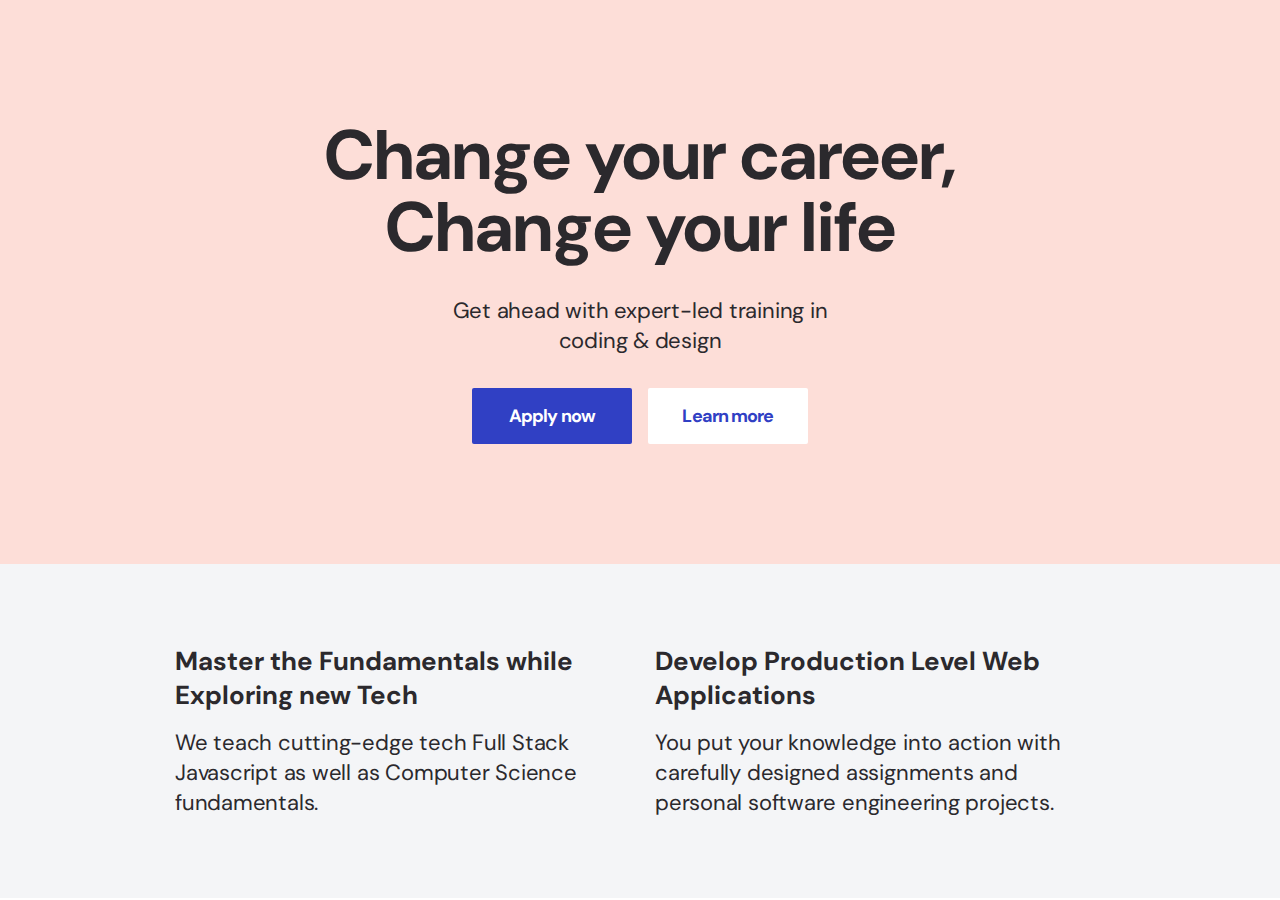
==== commit 673dd971: "final project - landing section and service section" ====
--- a/final/index.html
+++ b/final/index.html
@@ -10,11 +10,55 @@
     <link rel="stylesheet" href="./style.css">
 </head>
 <body>
-    <div class="container">
-        <div class="row">
-            <div class="col-12">
+    <section class="landing">
+        <div class="container">
+            <div class="row">
+                <div class="col-12">
+                    <div class="landing-content">
+                        <h1 class="landing-title">
+                            Change your career,
+                            <br />
+                            Change your life
+                        </h1>
+                        <p class="landing-desc">
+                            Get ahead with expert-led training in
+                            <br />
+                            coding & design
+                        </p>
+                        <div class="button-group">
+                            <a href="#" class="fill-button">
+                                Apply now
+                            </a>
+                            <a href="#" class="fill-button inverted">
+                                Learn more
+                            </a>
+                        </div>
+                    </div>
+                </div>
             </div>
         </div>
-    </div>
+    </section>
+    <section class="service">
+        <div class="container">
+            <div class="row">
+                <div class="col-12 col-md-6">
+                    <h2 class="service-title">
+                        Master the Fundamentals while Exploring new Tech
+                    </h2>
+                    <p class="service-desc">
+                        We teach cutting-edge tech Full Stack Javascript as well as Computer Science fundamentals.
+                    </p>
+                </div>
+                <div class="col-12 col-md-6">
+                    <h2 class="service-title">
+                        Develop Production Level Web Applications
+                    </h2>
+                    <p class="service-desc">
+                        You put your knowledge into action with carefully designed assignments and personal software engineering projects.
+                    </p>
+                </div>
+            </div>
+        </div>
+    </section>
 </body>
 </html>--- a/final/style.css
+++ b/final/style.css
@@ -5,6 +5,7 @@
 
 body{
     font-family: 'DM Sans', sans-serif;
+    color: #2B292D;
 }
 
 /* Reset CSS */
@@ -41,17 +42,132 @@
 p{
     font-size: 16px;
     line-height: 1.5;
-    color: #2B292D;
     letter-spacing: -0.01em;
 }
 
+.fill-button{
+    display: inline-flex;
+    justify-content: center;
+    align-items: center;
+    width: 140px;
+    height: 48px;
+    border-radius: 2px;
+    font-size: 15px;
+    font-weight: 700;
+    line-height: 1.6;
+    letter-spacing: -0.05em;
+    color: #fff;
+    background-color: #3040C4;
+    transition: opacity 300ms ease-in-out;
+}
+
+.fill-button.inverted{
+    color: #3040C4;
+    background-color: #fff;
+}
+
+.fill-button:hover{
+    opacity: 0.5;
+}
+
+/* Landing */
+.landing{
+    background-color: #FDDED8;
+    text-align: center;
+}
+
+.landing-content{
+    display: flex;
+    flex-direction: column;
+    justify-content: center;
+    width: 100%;
+    height: 100vh;
+}
+
+.landing-title{
+    margin-bottom: 24px;
+    color: #2B292D;
+    font-size: 40px;
+    line-height: 1;
+    text-space: -0.05em;
+}
+
+.landing-desc{
+    margin-bottom: 20px;
+}
+
+.landing .button-group{
+    display: flex;
+    justify-content: center;
+    align-items: center;
+}
+
+.landing .button-group .fill-button:first-child{
+    margin-right: 8px;
+}
+
+/* Service */
+.service{
+    padding: 80px 0;
+    background-color: #F4F5F7;
+}
+
+.service .col-12:first-child{
+    margin-bottom: 40px;
+}
+
+.service-title{
+    margin-bottom: 16px;
+    font-size: 22px;
+    line-height: 1.3636363636;
+    letter-space: -0.04em;
+}
+
+
 /* 768px 이상 (Desktop) */
-@media screen and (max-width: 768px){
+@media screen and (min-width: 768px){
 
     /* Reset CSS */
     p{
         font-size: 22px;
         line-height: 1.3636363636;
+    }
+
+    .fill-button{
+        width: 160px;
+        height: 56px;
+        font-size: 18px;
+        line-height: 1.5555555556;
+    }
+
+    /* Landing */
+    .landing-content{
+        height: auto;
+        padding: 120px 0;
+    }
+
+    .landing-title{
+        margin-bottom: 32px;
+        font-size: 70px;
+        line-height: 1.0285714286;
+    }
+
+    .landing-desc{
+        margin-bottom: 32px;
+    }
+
+    .landing .button-group .fill-button:first-child{
+        margin-right: 16px;
+    }
+
+    /* Service */
+    .service-title{
+        font-size: 26px;
+        line-height: 1.3076923077;
+    }
+
+    .service .col-12:first-child{
+        margin-bottom: 0;
     }
 }
 
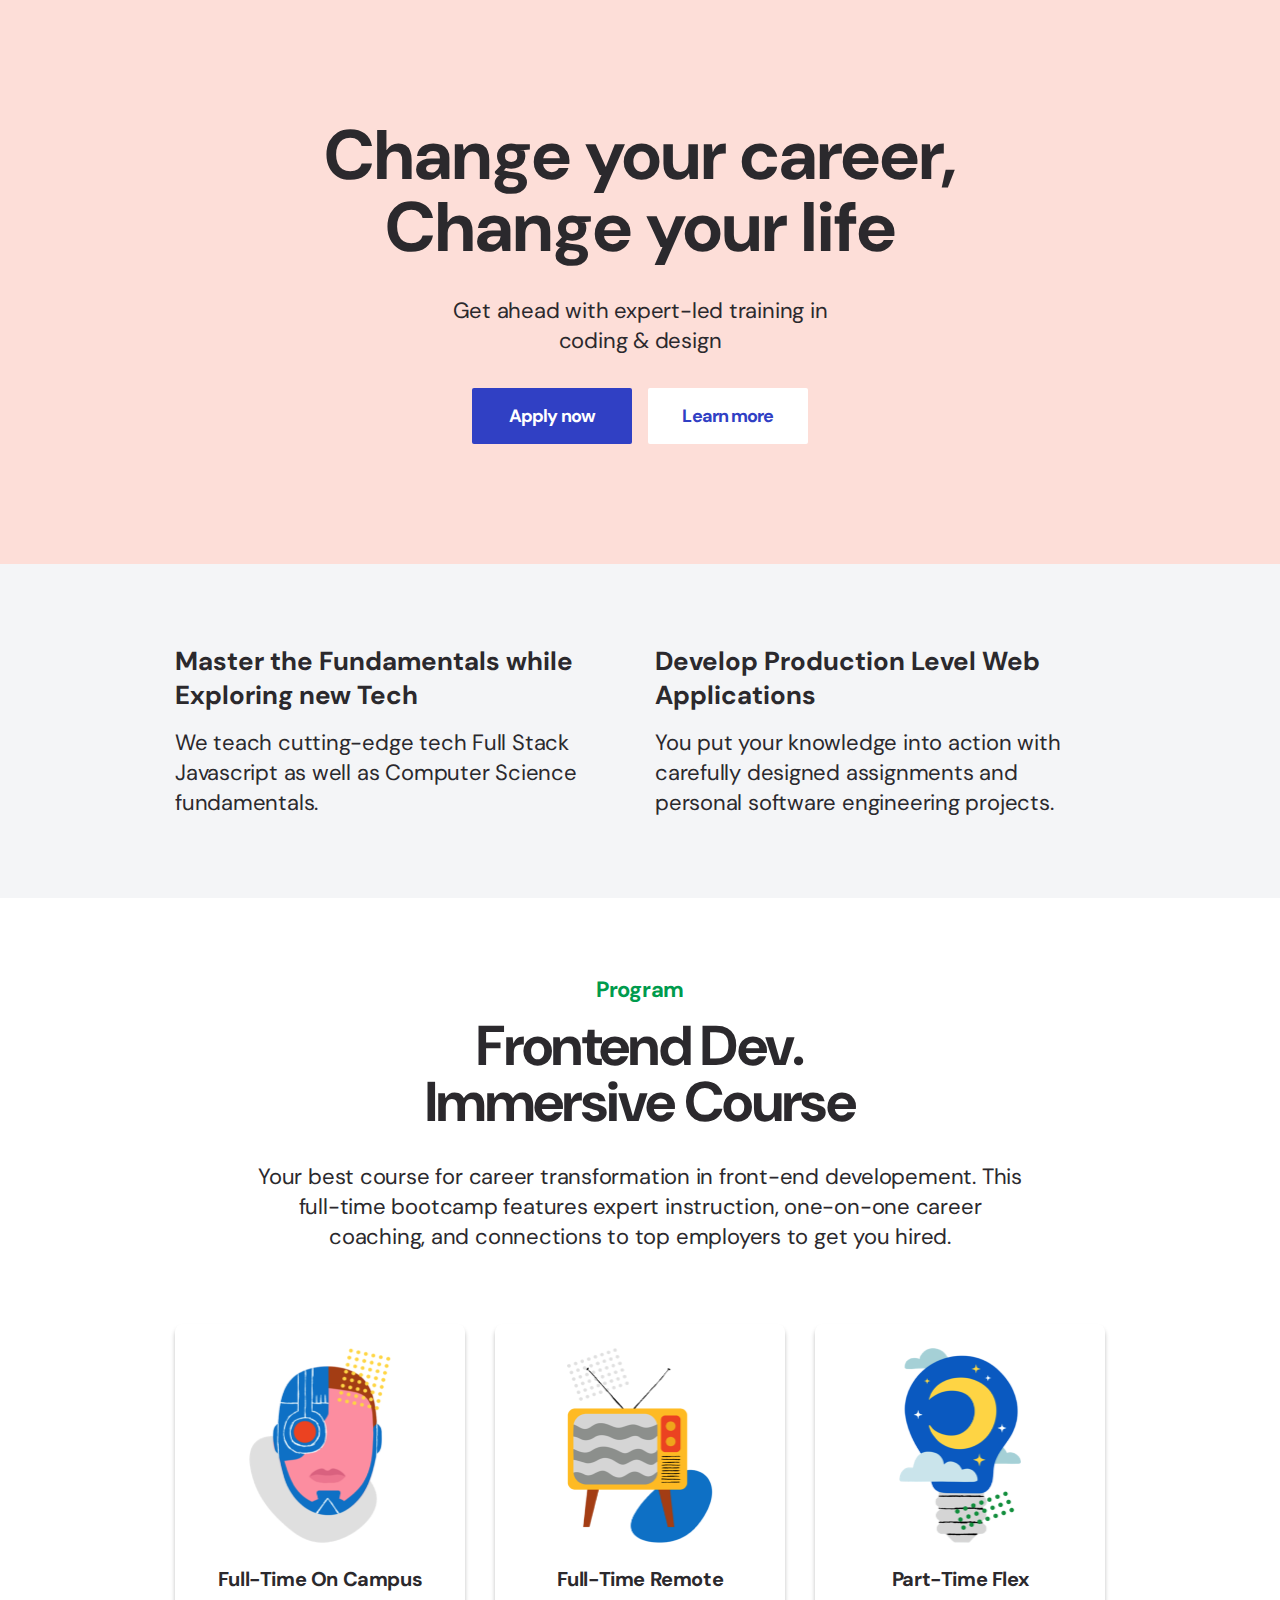
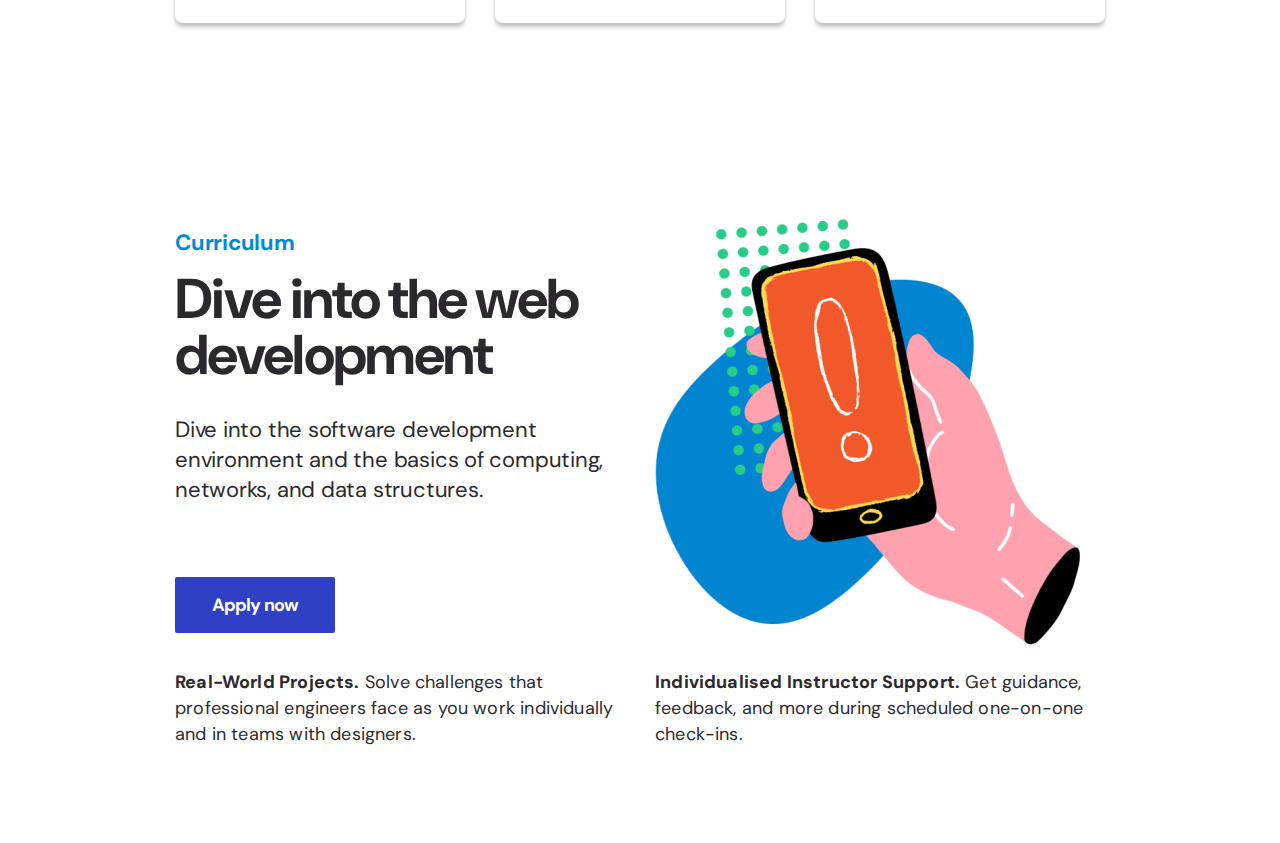
==== commit 57c93248: "final project - program section and curriculum section" ====
--- a/final/index.html
+++ b/final/index.html
@@ -60,5 +60,77 @@
             </div>
         </div>
     </section>
+    <section class="program section">
+        <div class="container">
+            <div class="row justify-content-center">
+                <div class="col-12 col-md-10">
+                    <strong class="section-category">Program</strong>
+                    <h1 class="section-title">
+                        Frontend Dev.
+                        <br />
+                        Immersive Course
+                    </h1>
+                    <p class="section-desc">
+                        Your best course for career transformation in front-end developement. This full-time bootcamp features expert instruction, one-on-one career coaching, and connections to top employers to get you hired.
+                    </p>
+                </div>
+            </div>
+            <div class="row">
+                <div class="col-12 col-md-4">
+                    <a href="#" class="program-card">
+                        <img src="./assets/img-fulltime-campus.png" alt="">
+                        <strong>Full-Time On Campus</strong>
+                    </a>
+                </div>
+                <div class="col-12 col-md-4">
+                    <a href="#" class="program-card">
+                        <img src="./assets/img-fulltime-remote.png" alt="">
+                        <strong>Full-Time Remote</strong>
+                    </a>
+                </div>
+                <div class="col-12 col-md-4">
+                    <a href="#" class="program-card">
+                        <img src="./assets/img-parttime-flex.png" alt="">
+                        <strong>Part-Time Flex</strong>
+                    </a>
+                </div>
+            </div>
+        </div>
+    </section>
+    <section class="curriculum section">
+        <div class="container">
+            <div class="row align-items-center">
+                <div class="col-12 col-md-6">
+                    <strong class="section-category">Curriculum</strong>
+                    <h1 class="section-title">
+                        Dive into the web development
+                    </h1>
+                    <p class="section-desc">
+                        Dive into the software development environment and the basics of computing, networks, and data structures.
+                    </p>
+                    <a href="#" class="fill-button">
+                        Apply now
+                    </a>
+                </div>
+                <div class="col-12 col-md-6">
+                    <div class="curriculum-image">
+                        <img src="./assets/img-curriculum.png" alt="curriculum">
+                    </div>
+                </div>
+            </div>
+            <div class="row">
+                <div class="col-12 col-md-6">
+                    <p class="curriculum-detail-desc">
+                        <strong>Real-World Projects.</strong> Solve challenges that professional engineers face as you work individually and in teams with designers.
+                    </p>
+                </div>
+                <div class="col-12 col-md-6">
+                    <p class="curriculum-detail-desc">
+                        <strong>Individualised Instructor Support.</strong> Get guidance, feedback, and more during scheduled one-on-one check-ins.
+                    </p>
+                </div>
+            </div>
+        </div>
+    </section>
 </body>
 </html>--- a/final/style.css
+++ b/final/style.css
@@ -70,6 +70,25 @@
     opacity: 0.5;
 }
 
+.section{
+    padding: 80px 0;
+}
+
+.section-category{
+    display: block;
+    margin-bottom: 8px;
+    font-size: 16px;
+    line-height: 1.5;
+    letter-spacing: -0.01em;
+}
+
+.section-title{
+    margin-bottom: 24px;
+    font-size: 34px;
+    line-height: 1.0588235294;
+    letter-spacing: 0.04em;
+}
+
 /* Landing */
 .landing{
     background-color: #FDDED8;
@@ -120,8 +139,91 @@
     margin-bottom: 16px;
     font-size: 22px;
     line-height: 1.3636363636;
-    letter-space: -0.04em;
-}
+    letter-space: -0.03em;
+}
+
+/* Program */
+.program{
+    text-align: center;
+}
+
+.program .section-category{
+    color: #009B4D;
+}
+
+.program .row:first-child{
+    margin-bottom: 32px;
+}
+
+.program .col-md-4{
+    margin-bottom: 20px;
+}
+
+.program .col-md-4:last-child{
+    margin-bottom: 0;
+}
+
+.program-card{
+    display: block;
+    padding: 24px 0 32px;
+    border-radius: 8px;
+    text-align: center;
+    background-color: #fff;
+    box-shadow: 0 4px 4px rgba(0,0,0,0.25);
+    transition: background-color 300ms ease-in-out,
+                box-shadow 300ms ease-in-out;
+}
+
+.program-card:hover{
+    background-color: #3141C5;
+    box-shadow: 0px 11px 55px rgba(0, 0, 0, 0.07), 0px 13px 18px rgba(0, 0, 0, 0.15);
+}
+
+.program-card:hover strong{
+    color: #fff;
+    transition: color 300ms ease-in-out;
+}
+
+.program-card img{
+    display: block;
+    width: auto;
+    height: 195px;
+    margin: 0 auto 16px;
+}
+
+.program-card strong{
+    font-size: 18px;
+    line-height: 1.3333333333;
+    letter-spacing: -0.02em;
+}
+
+/*  Curriculum */
+.curriculum .row:first-child{
+    margin-bottom: 48px;
+}
+
+.curriculum .row:last-child .col-12:first-child{
+    margin-bottom: 40px;
+}
+
+.curriculum .section-category{
+    color: #0189D1;
+}
+
+.curriculum .section-desc{
+    margin-bottom: 32px;
+}
+
+.curriculum-image img{
+    display: none;
+}
+
+.curriculum-detail-desc{
+    font-size: 15px;
+    line-height: 1.4666666667;
+    letter-spacing: 0.01em;
+}
+
 
 
 /* 768px 이상 (Desktop) */
@@ -140,6 +242,23 @@
         line-height: 1.5555555556;
     }
 
+    .section{
+        padding-bottom: 96px;
+    }
+
+    .section-category{
+        margin-bottom: 16px;
+        font-size: 22px;
+        line-height: 1.0909090909;
+    }
+
+    .section-title{
+        margin-bottom: 32px;
+        font-size: 56px;
+        line-height: 1;
+        letter-spacing: -0.03em;
+    }
+
     /* Landing */
     .landing-content{
         height: auto;
@@ -169,6 +288,46 @@
     .service .col-12:first-child{
         margin-bottom: 0;
     }
+
+    /* Program */
+    .program .row:first-child{
+        margin-bottom: 72px;
+    }
+
+    .curriculum .row:last-child .col-12:first-child{
+        margin-bottom: 0;
+    }
+
+    .program-card img{
+        margin-bottom: 24px;
+    }
+
+    .program-card strong{
+        font-size: 20px;
+        line-height: 1.2;
+        letter-spacing: -0.02em;
+    }
+
+    /* Curriculum */
+    .curriculum .row:first-child{
+        margin-bottom: 24px;
+    }
+
+    .curriculum .section-desc{
+        margin-bottom: 72px;
+    }
+
+    .curriculum-image img{
+        display: block;
+        width: 100%;
+        max-width: 425px;
+        height: auto;
+    }
+
+    .curriculum-detail-desc{
+        font-size: 18px;
+        line-height: 1.4444444444;
+    }
 }
 
 /* Custom Grid System - Fix container width */
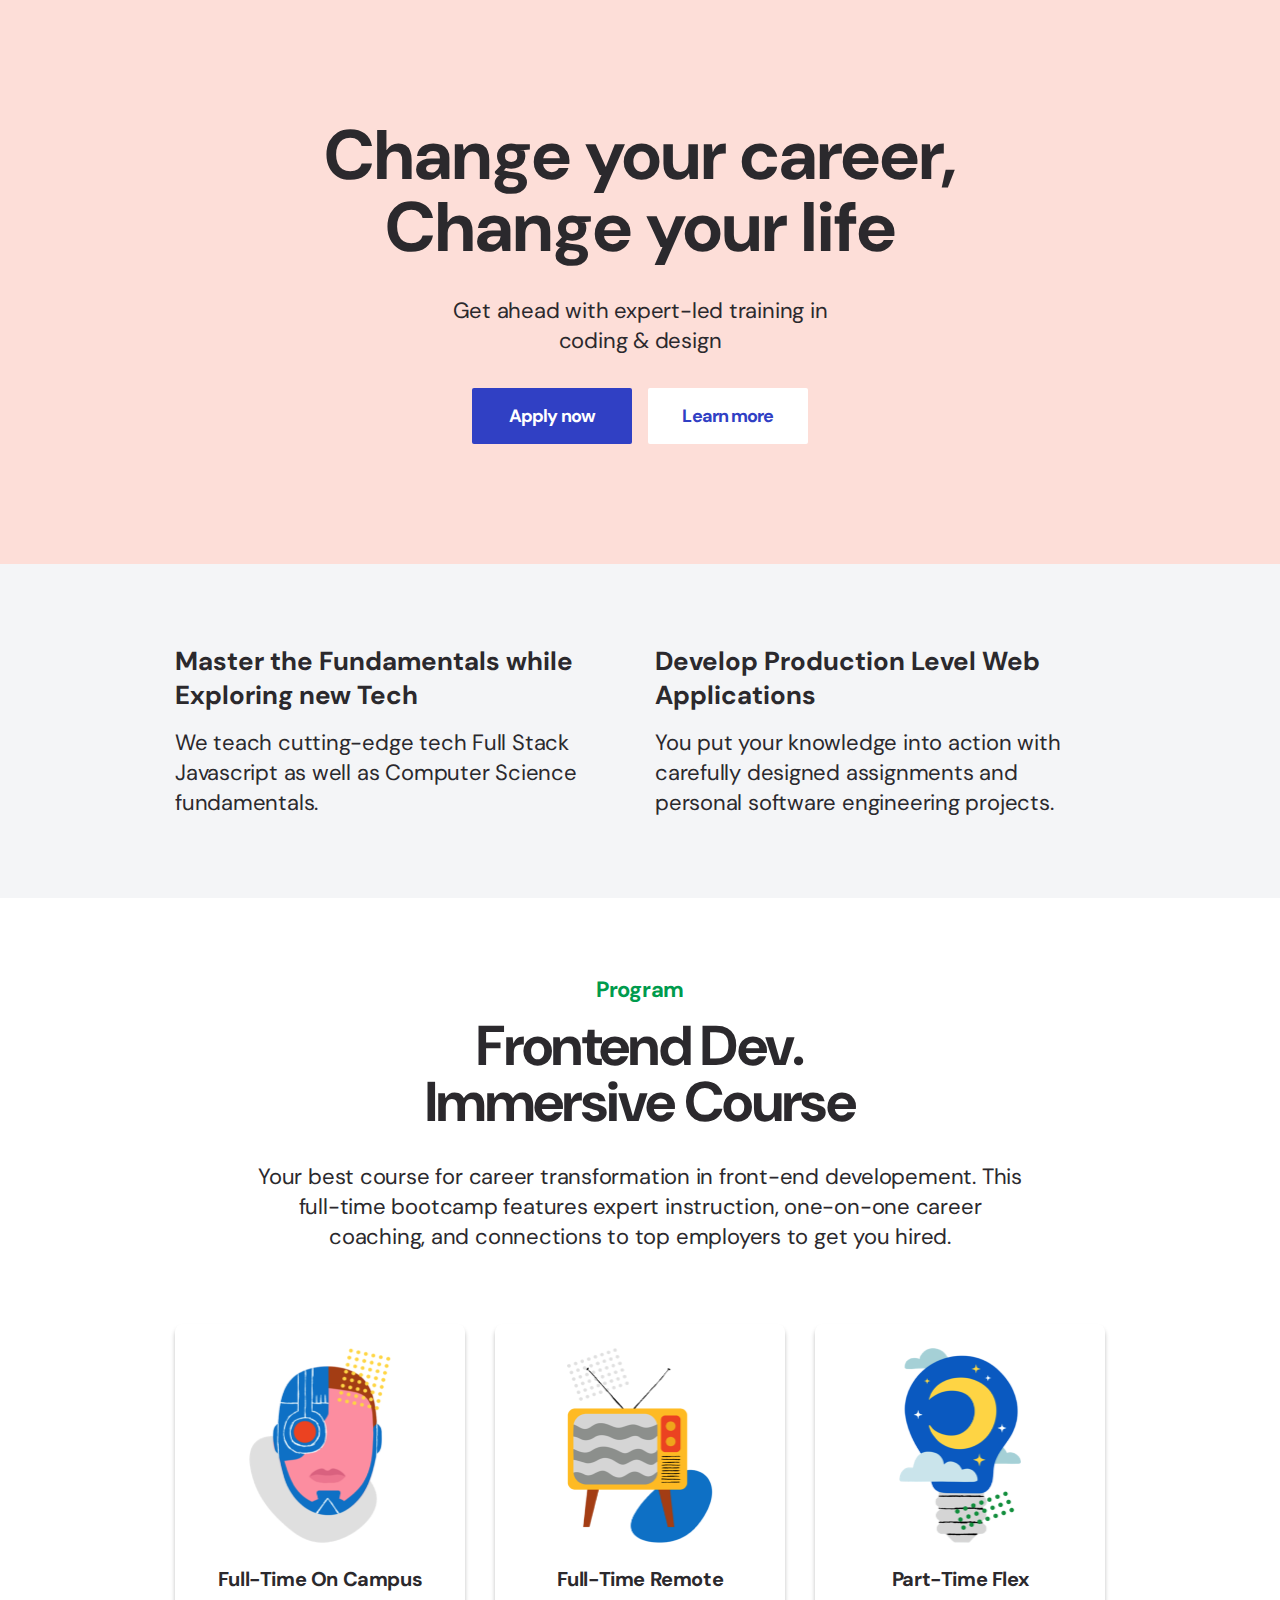
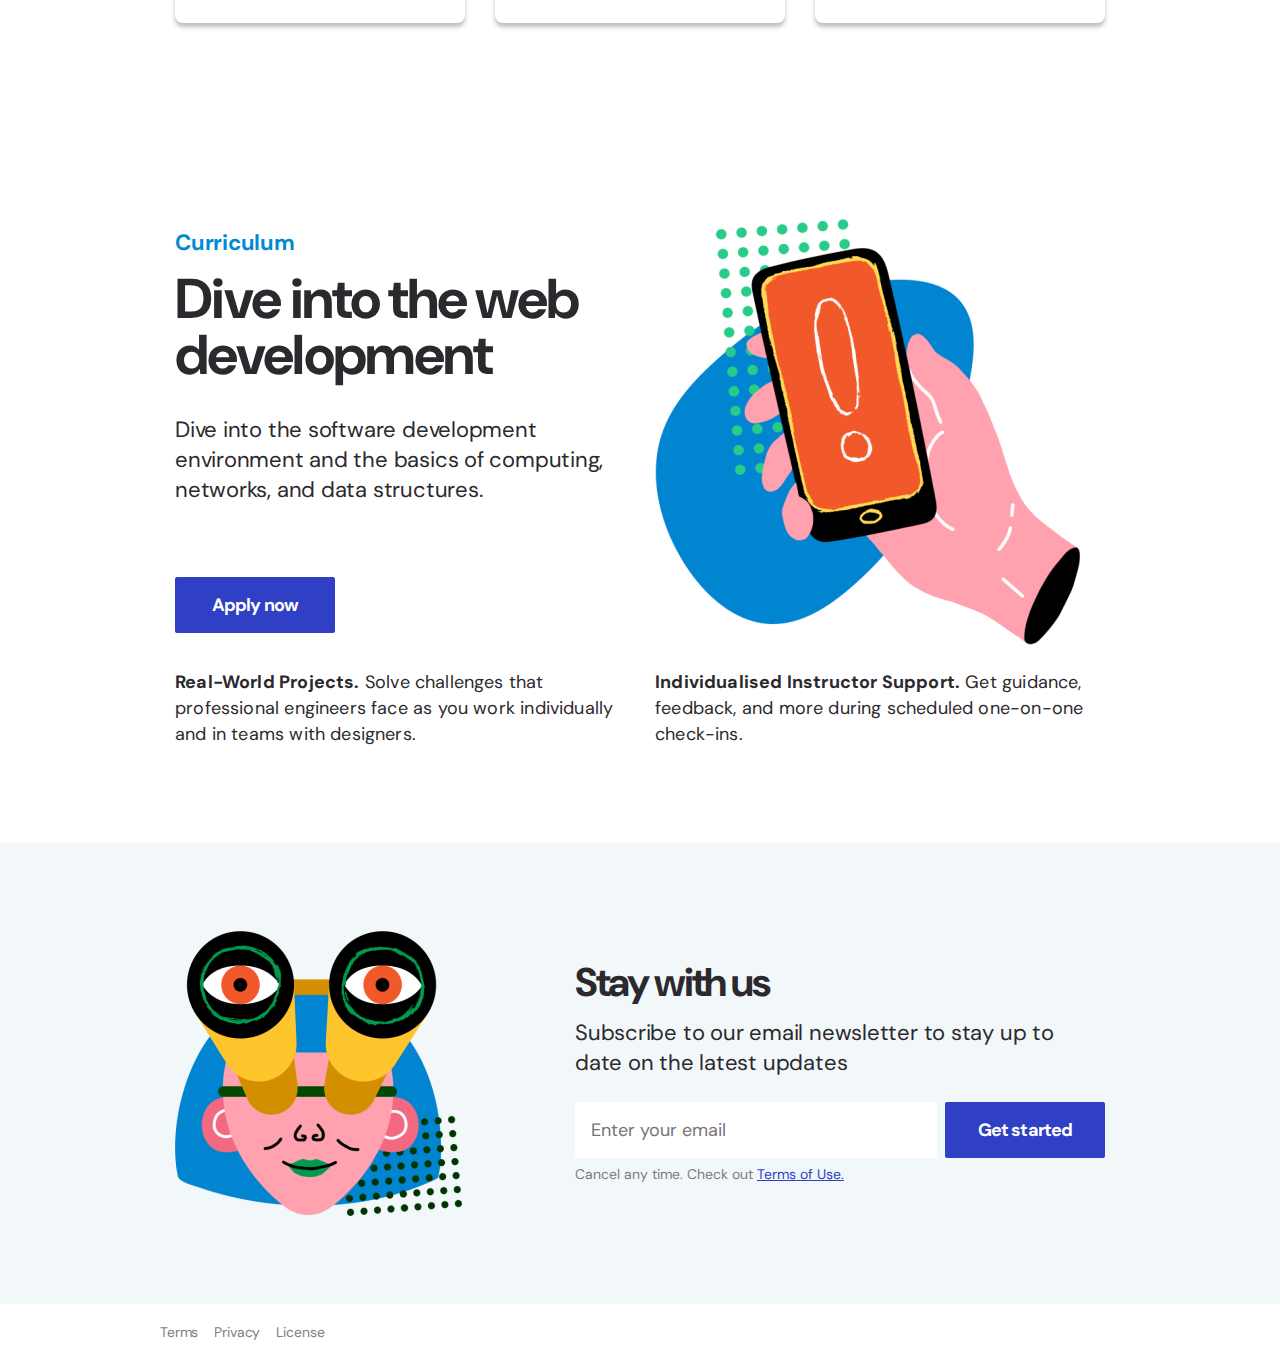
==== commit 9f903461: "final project - aside and footer" ====
--- a/final/index.html
+++ b/final/index.html
@@ -102,9 +102,9 @@
             <div class="row align-items-center">
                 <div class="col-12 col-md-6">
                     <strong class="section-category">Curriculum</strong>
-                    <h1 class="section-title">
+                    <h2 class="section-title">
                         Dive into the web development
-                    </h1>
+                    </h2>
                     <p class="section-desc">
                         Dive into the software development environment and the basics of computing, networks, and data structures.
                     </p>
@@ -132,5 +132,50 @@
             </div>
         </div>
     </section>
+    <aside class="subscription">
+        <div class="container">
+            <div class="row align-items-center">
+                <div class="col-12 col-md-5">
+                    <div class="subscription-image">
+                        <img src="./assets/img-banner.png" alt="subscribe us">
+                    </div>
+                </div>
+                <div class="col-12 col-md-7">
+                    <h2 class="subscription-title">
+                        Stay with us
+                    </h2>
+                    <p class="subscription-desc">
+                        Subscribe to our email newsletter to stay up to date on the latest updates
+                    </p>
+                    <form action="#" method="POST" class="subscription-form">
+                        <div class="input-group">
+                            <input type="email" placeholder="Enter your email">
+                            <button type="submit" class="fill-button">Get started</button>
+                        </div>
+                        <p class="form-notice">
+                            Cancel any time. Check out <a href="#">Terms of Use.</a>
+                        </p>
+                    </form>
+                </div>
+            </div>
+        </div>
+    </aside>
+    <footer class="footer">
+        <div class="container">
+            <div class="row">
+                <ul class="footer-links">
+                    <li class="footer-link">
+                        <a href="#">Terms</a>
+                    </li>
+                    <li class="footer-link">
+                        <a href="#">Privacy</a>
+                    </li>
+                    <li class="footer-link">
+                        <a href="#">License</a>
+                    </li>
+                </ul>
+            </div>
+        </div>
+    </footer>
 </body>
 </html>--- a/final/style.css
+++ b/final/style.css
@@ -19,6 +19,7 @@
 textarea{
     font-family: 'DM Sans', sans-serif;
     font-size: 16px; /* 글씨 크기가 약간 다르기 때문에 재지정 */
+    border: none;
 }
 
 button:focus,
@@ -224,6 +225,85 @@
     letter-spacing: 0.01em;
 }
 
+/* Subscription */
+
+.subscription{
+    padding: 40px 0;
+    text-align: center;
+    background-color: #F2F8FA;
+}
+
+.subscription-image{
+    padding: 25px 0;
+}
+
+.subscription-image img{
+    display: block;
+    width: auto;
+    height: 190px;
+    margin: 0 auto;
+}
+
+.subscription-title{
+    margin-bottom: 16px;
+    font-size: 32px;
+    line-height: 1;
+    letter-spacing: -0.05em;
+}
+
+.subscription-desc{
+    margin-bottom: 24px;
+}
+
+.subscription .input-group{
+    margin-bottom: 8px;
+}
+
+.subscription .input-group input{
+    width: 100%;
+    height: 48px;
+    padding: 0 16px;
+    border-radius: 2px;
+    margin-bottom: 8px;
+    background-color: #fff;
+}
+
+.subscription .input-group .fill-button{
+    width: 100%;
+}
+
+.subscription-form .form-notice{
+    font-size: 13px;
+    line-height: 1.5384615385;
+    letter-spacing: 0;
+    color: #7B7B7E;
+}
+
+.subscription-form .form-notice a{
+    color: #3040C4;
+    text-decoration: underline;
+}
+
+/* Footer */
+.footer{
+    padding: 24px 0;
+}
+
+.footer-link{
+    margin-bottom: 8px;
+}
+
+.footer-link:last-child{
+    margin-bottom: 0;
+}
+
+.footer-link a{
+    font-size: 14px;
+    line-height: 1.7142857143;
+    letter-spacing: -0.01em;
+    color: #807F81;
+}
+
 
 
 /* 768px 이상 (Desktop) */
@@ -328,6 +408,68 @@
         font-size: 18px;
         line-height: 1.4444444444;
     }
+
+    /* Subscription */
+    .subscription{
+        padding: 80px 0;
+        text-align: left;
+    }
+
+    .subscription-image{
+        padding: 8px 0;
+    }
+
+    .subscription-image img{
+        height: 285px;
+        margin-left: 0;
+    }
+
+    .subscription-title{
+        font-size: 40px;
+    }
+
+    .subscription .input-group{
+        display: flex;
+        align-items: center;
+        margin-bottom: 4px;
+    }
+
+    .subscription .input-group input{
+        height: 56px;
+        margin-right: 8px;
+        margin-bottom: 0;
+        font-size: 18px;
+        line-height: 1.3333333333;
+    }
+
+    .subscription .input-group .fill-button{
+        flex-shrink: 0; /* 한 줄에 넣기 위해 줄어들지 말고 원래의 사이즈 유지 */
+        width: 160px;
+    }
+
+    .subscription-form .form-notice{
+        font-size: 14px;
+        line-height: 1.7142857143;
+    }
+
+    /* Footer */
+    .footer{
+        padding: 16px 0;
+    }
+
+    .footer-links{
+        display: flex;
+        align-items: center;
+    }
+
+    .footer-link{
+        margin-right: 16px;
+        margin-bottom: 0;
+    }
+
+    .footer-link:last-child{
+        margin-right: 0;
+    }
 }
 
 /* Custom Grid System - Fix container width */
